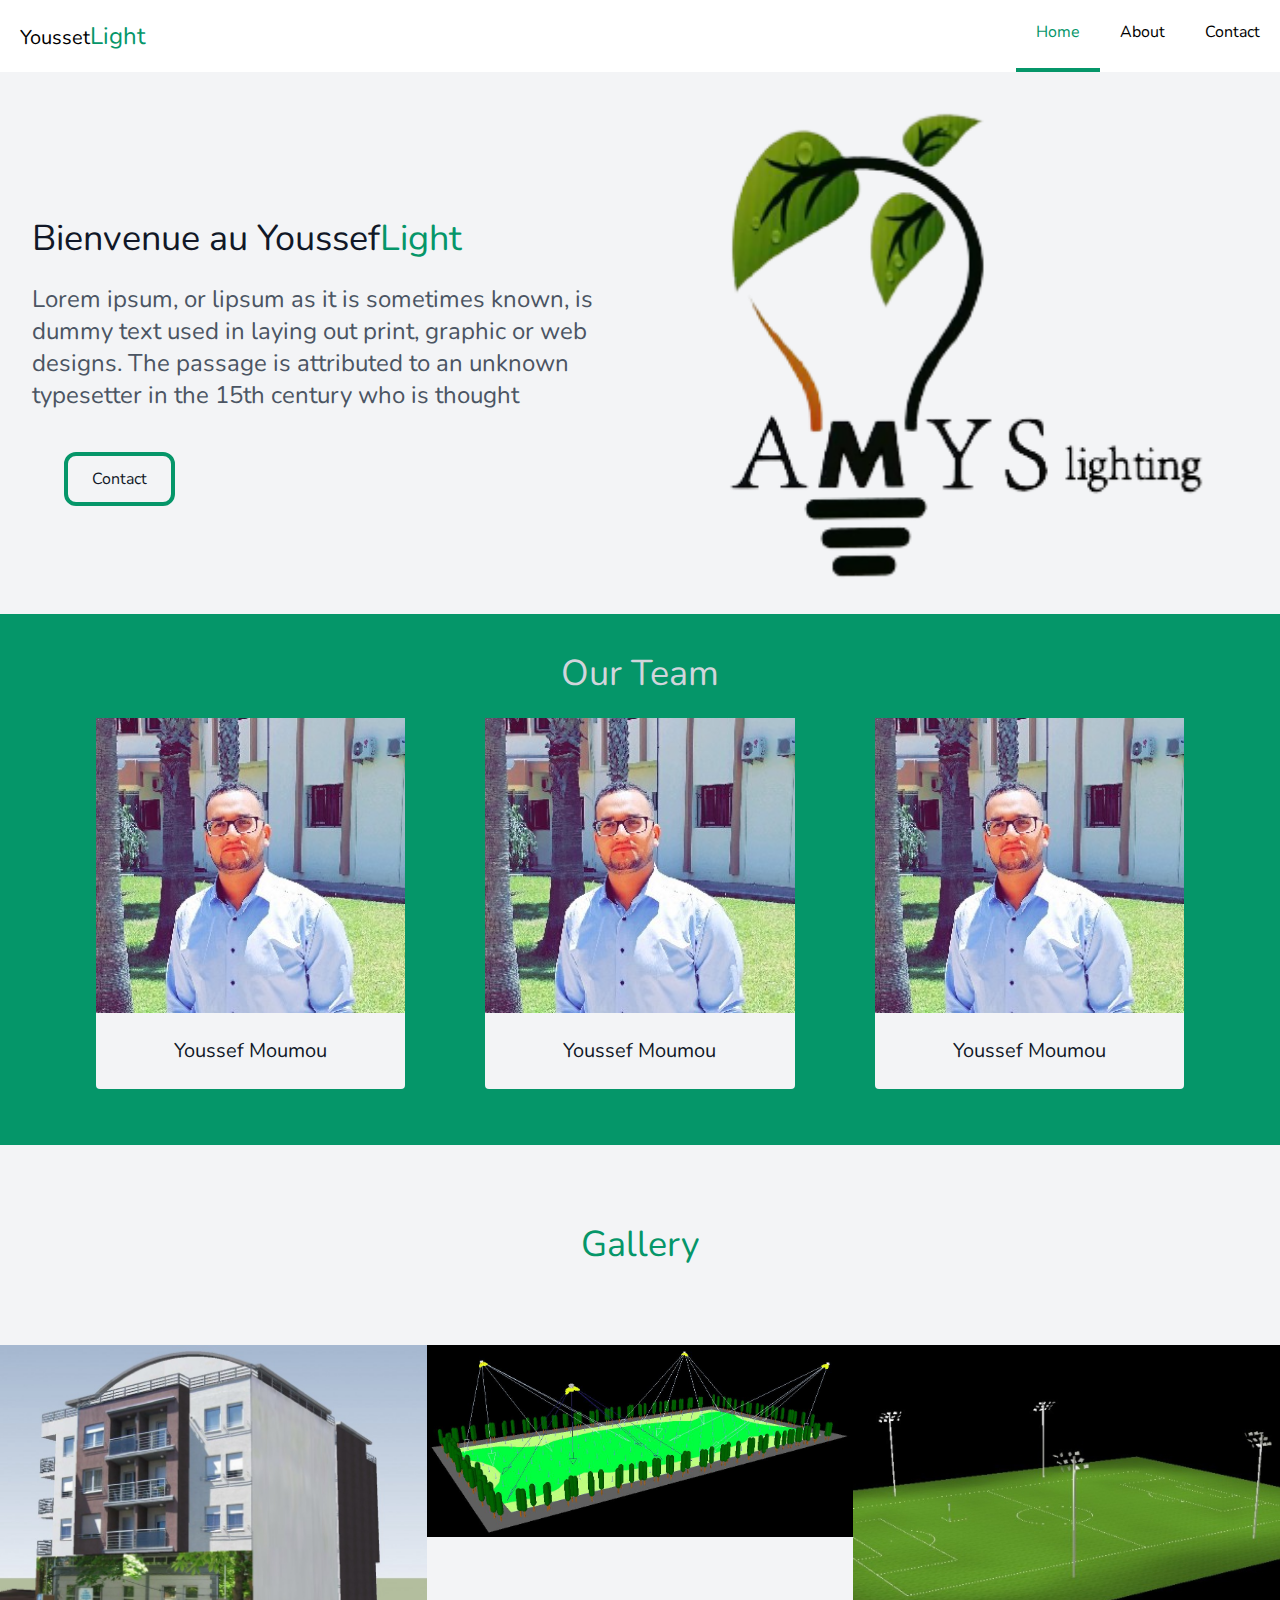
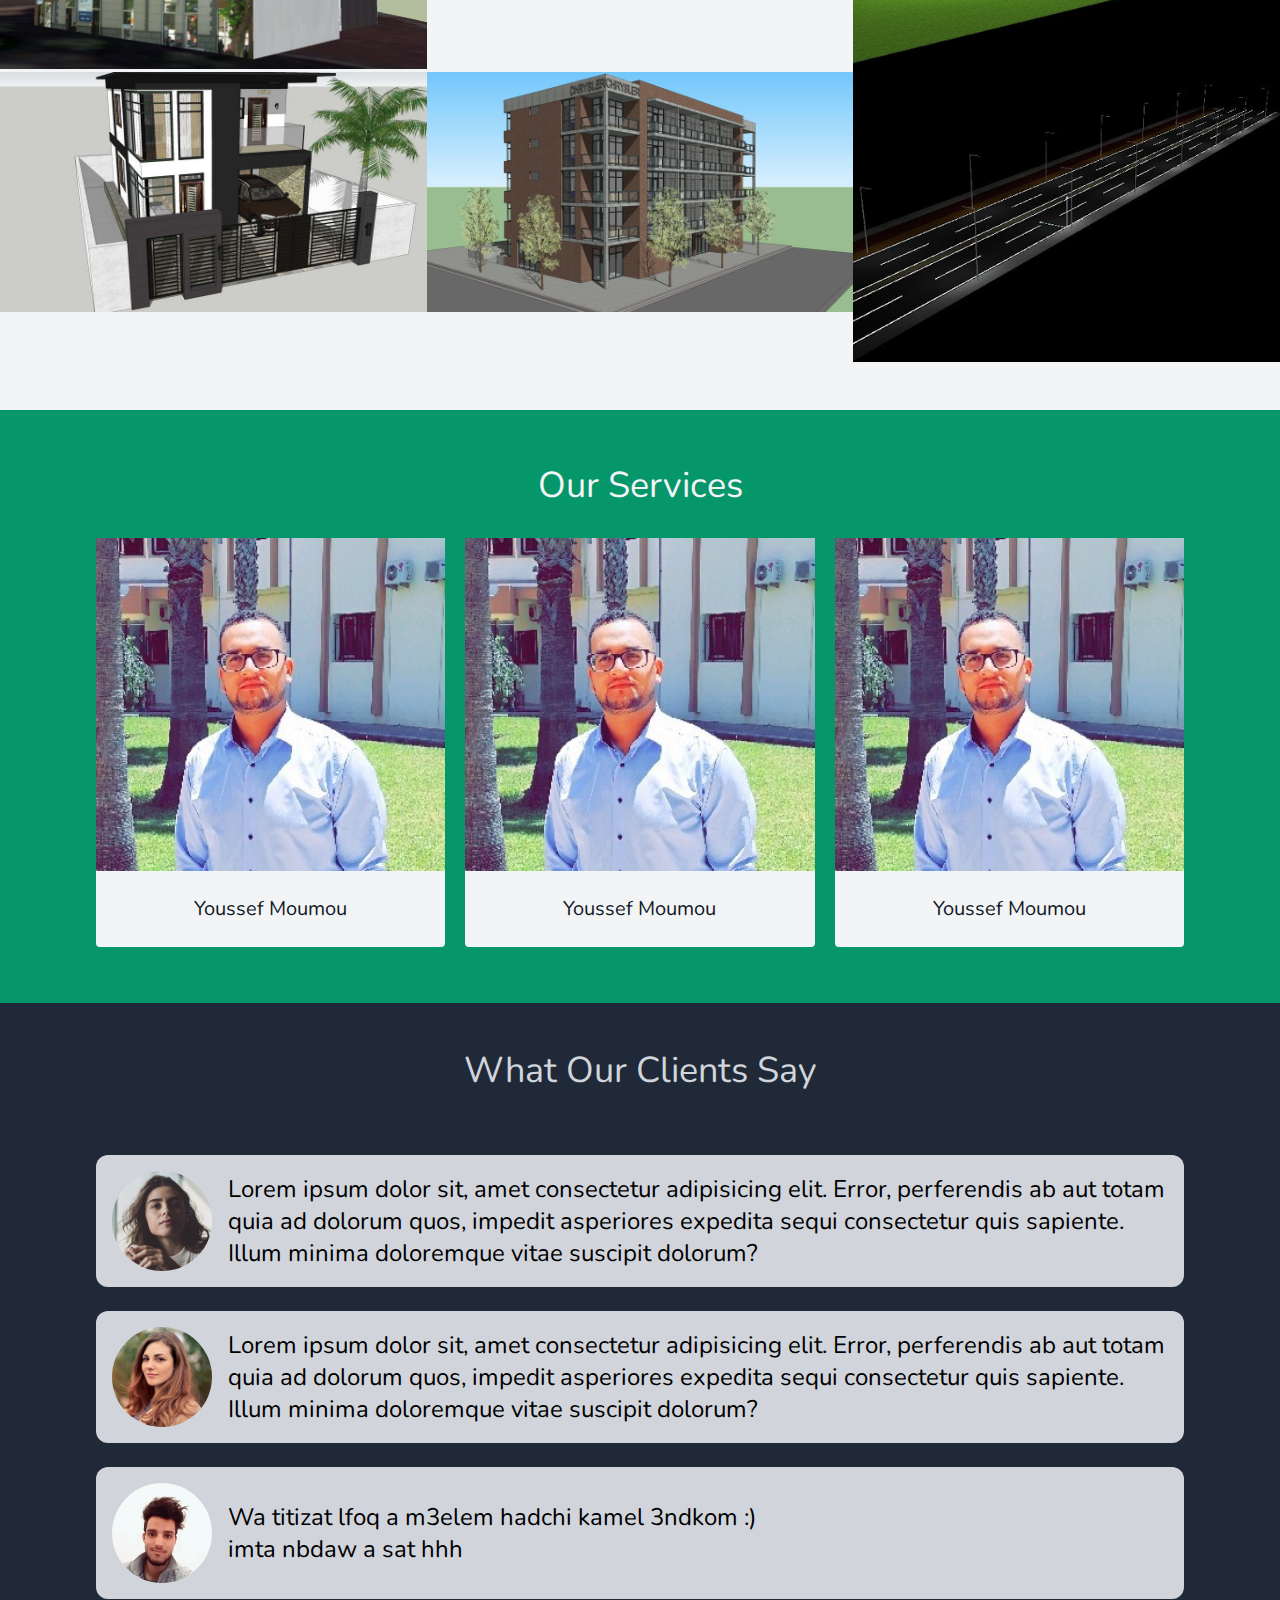
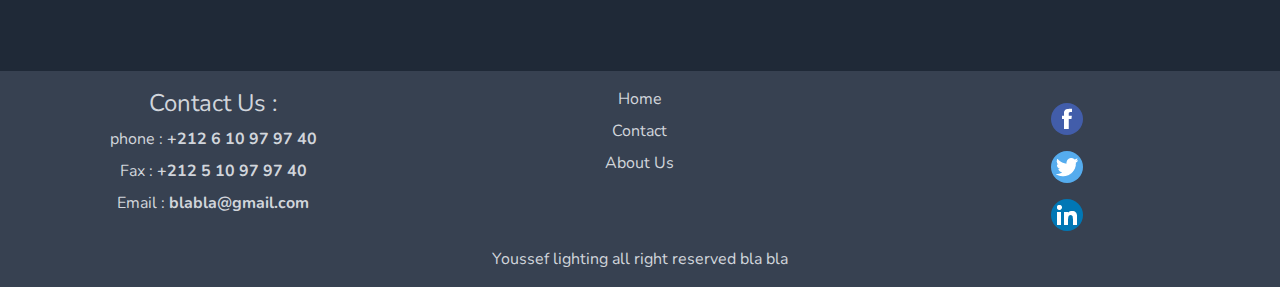
==== index.html @ a93eea26 "add footer" ====
<!DOCTYPE html>
<html lang="en">
  <head>
    <meta charset="UTF-8" />
    <meta name="viewport" content="width=device-width, initial-scale=1.0" />
    <link rel="preconnect" href="https://fonts.gstatic.com" />
    <link rel="preconnect" href="https://fonts.gstatic.com" />
    <link
      href="https://fonts.googleapis.com/css2?family=Nunito:ital,wght@0,200;0,300;0,400;0,600;0,700;0,800;0,900;1,200;1,300;1,400;1,600;1,700;1,800;1,900&display=swap"
      rel="stylesheet"
    />
    <link rel="stylesheet" href="tailwind.css" />
    <link rel="stylesheet" href="style.css" />
    <title>Youssef Light</title>
  </head>
  <body class="bg-gray-100">
    <!-- Navbar -->
    <nav class="bg-white md:flex justify-between items-center">
      <div class="container mx-auto md:flex justify-between">
        <div class="flex justify-between items-center px-5 py-5">
          <h1 class="logo text-xl">
            Yousset<span class="text-2xl text-green-600">Light</span>
          </h1>
          <div class="md:hidden cursor-pointer">
            <svg
              id="hamburger"
              id="menuBtn"
              class="w-6 md:hidden"
              fill="none"
              stroke="currentColor"
              viewBox="0 0 24 24"
              xmlns="http://www.w3.org/2000/svg"
            >
              <path
                stroke-linecap="round"
                stroke-linejoin="round"
                stroke-width="2"
                d="M4 6h16M4 12h16M4 18h16"
              ></path>
            </svg>
            <svg
              id="x"
              class="w-6 hidden"
              fill="none"
              stroke="currentColor"
              viewBox="0 0 24 24"
              xmlns="http://www.w3.org/2000/svg"
            >
              <path
                stroke-linecap="round"
                stroke-linejoin="round"
                stroke-width="2"
                d="M6 18L18 6M6 6l12 12"
              ></path>
            </svg>
          </div>
        </div>

        <ul
          class="md:flex text-md inline-block hidden justify-between"
          id="menu"
        >
          <li
            class="inline-block text-green-600 md:border-b-4 md:border-green-600 px-5 py-5"
          >
            <a href="/">Home</a>
          </li>
          <li
            class="px-5 py-5 hover:text-6xl hover:border-b-4 border-green-600"
          >
            <a href="/about.html">About</a>
          </li>
          <li class="px-5 py-5 md:hover:border-blue-700">
            <a href="/contact.html">Contact</a>
          </li>
        </ul>
      </div>
    </nav>

    <!-- Hero  -->
    <div class="container mx-auto md:flex items-center justify-between px-8">
      <div class="info flex-1 py-4">
        <h1 class="my-6 text-4xl text-gray-900">
          Bienvenue au Youssef<span class="text-green-600">Light</span>
        </h1>
        <p class="mb-14 text-2xl text-gray-600">
          Lorem ipsum, or lipsum as it is sometimes known, is dummy text used in
          laying out print, graphic or web designs. The passage is attributed to
          an unknown typesetter in the 15th century who is thought
        </p>
        <a
          class="ml-8 p-3 px-6 rounded-xl text-gray-900 btn border-green-600 border-4 transition duration-400 ease-in hover:text-white hover:bg-green-600"
          href="/contact.html"
        >
          Contact
        </a>
      </div>
      <div class="img flex-1">
        <img src="images/show.png" width="100%" alt="lightimage" srcset="" />
      </div>
    </div>

    <!-- About us  -->
    <main class="bg-green-600 text-white py-6">
      <div class="container mx-auto">
        <h1 class="text-gray-300 text-4xl text-center my-4">Our Team</h1>
      </div>

      <div
        class="container mx-auto grid lg:grid-cols-3 gap-20 px-4 md:px-24 mt-6 mb-8"
      >
        <div class="card rounded bg-gray-100 hover:shadow-2xl">
          <div class="bg-cover cardImage">
            <img
              width="100%"
              src="images/YOUSSEF MOUMMOU.png"
              alt="youssef moumou"
            />
          </div>
          <div class="cardInfo text-center py-6">
            <h1 class="text-gray-900 text-xl">Youssef Moumou</h1>
          </div>
        </div>
        <div class="card rounded bg-gray-100 hover:shadow-2xl">
          <div class="bg-cover cardImage">
            <img
              width="100%"
              src="images/YOUSSEF MOUMMOU.png"
              alt="youssef moumou"
            />
          </div>
          <div class="cardInfo text-center py-6">
            <h1 class="text-gray-900 text-xl">Youssef Moumou</h1>
          </div>
        </div>
        <div class="card rounded bg-gray-100 hover:shadow-2xl">
          <div class="bg-cover cardImage">
            <img
              width="100%"
              src="images/YOUSSEF MOUMMOU.png"
              alt="youssef moumou"
            />
          </div>
          <div class="cardInfo text-center py-6">
            <h1 class="text-gray-900 text-xl">Youssef Moumou</h1>
          </div>
        </div>
      </div>
    </main>
    <!-- Gallery -->
    <section class="container mx-auto mb-12">
      <h1 class="text-4xl text-center px-2 md: text-green-600 my-20">
        Gallery
      </h1>
      <div class="grid lg:grid-cols-3 gap-4 md:gap-0">
        <div class="">
          <img src="images/1.jpeg" alt="" width="100%" srcset="" />
        </div>
        <div class="">
          <img src="images/2.jpg" alt="" width="100%" srcset="" />
        </div>
        <div class="">
          <img src="images/3.jpg" alt="" width="100%" srcset="" />
        </div>
        <div class="">
          <img src="images/4.jpg" alt="" width="100%" srcset="" />
        </div>
        <div class="">
          <img src="images/5.jpg" alt="" width="100%" srcset="" />
        </div>
        <div class="">
          <img src="images/6.jpg" alt="" width="100%" srcset="" />
        </div>
      </div>
    </section>

    <!-- Notre Service -->

    <main class="bg-green-600 text-white py-6 mt-5">
      <div class="container mx-auto">
        <h1 class="text-gray-100 text-4xl text-center my-8">Our Services</h1>
      </div>

      <div
        class="container mx-auto grid lg:grid-cols-3 gap-5 px-4 md:px-24 mt-6 mb-8"
      >
        <div class="card rounded bg-gray-100 hover:shadow-2xl">
          <div class="bg-cover cardImage">
            <img
              width="100%"
              src="images/YOUSSEF MOUMMOU.png"
              alt="youssef moumou"
            />
          </div>
          <div class="cardInfo text-center py-6">
            <h1 class="text-gray-900 text-xl">Youssef Moumou</h1>
          </div>
        </div>
        <div class="card rounded bg-gray-100 hover:shadow-2xl">
          <div class="bg-cover cardImage">
            <img
              width="100%"
              src="images/YOUSSEF MOUMMOU.png"
              alt="youssef moumou"
            />
          </div>
          <div class="cardInfo text-center py-6">
            <h1 class="text-gray-900 text-xl">Youssef Moumou</h1>
          </div>
        </div>
        <div class="card rounded bg-gray-100 hover:shadow-2xl">
          <div class="bg-cover cardImage">
            <img
              width="100%"
              src="images/YOUSSEF MOUMMOU.png"
              alt="youssef moumou"
            />
          </div>
          <div class="cardInfo text-center py-6">
            <h1 class="text-gray-900 text-xl">Youssef Moumou</h1>
          </div>
        </div>
      </div>
    </main>

    <!-- testimonials -->

    <main class="py-12 bg-gray-800">
      <div class="container mx-auto">
        <h1 class="text-4xl text-center text-gray-300 mb-16">
          What Our Clients Say
        </h1>
        <div class="sm:px-2 md:px-24">
          <div
            style="align-items: center"
            class="bg-gray-300 flex justify-between align-center p-4 rounded-xl my-6"
          >
            <img
              src="images/person-2.jpg"
              style="width: 100px; border-radius: 50%"
              class="rounded-50 flex-10 mr-4"
              height="50px"
              srcset=""
            />
            <p class="text-2xl flex-4">
              Lorem ipsum dolor sit, amet consectetur adipisicing elit. Error,
              perferendis ab aut totam quia ad dolorum quos, impedit asperiores
              expedita sequi consectetur quis sapiente. Illum minima doloremque
              vitae suscipit dolorum?
            </p>
          </div>
          <div
            style="align-items: center"
            class="bg-gray-300 flex justify-between align-center p-4 rounded-xl my-6"
          >
            <img
              src="images/person-1.jpg"
              style="width: 100px; border-radius: 50%"
              class="rounded-50 flex-10 mr-4"
              height="50px"
              srcset=""
            />
            <p class="text-2xl flex-4">
              Lorem ipsum dolor sit, amet consectetur adipisicing elit. Error,
              perferendis ab aut totam quia ad dolorum quos, impedit asperiores
              expedita sequi consectetur quis sapiente. Illum minima doloremque
              vitae suscipit dolorum?
            </p>
          </div>
          <div
            style="align-items: center"
            class="bg-gray-300 flex align-center p-4 rounded-xl my-6"
          >
            <img
              src="images/person-3.jpg"
              style="width: 100px; border-radius: 50%"
              class="rounded-50 flex-10 mr-4"
              height="50px"
              srcset=""
            />
            <p class="text-2xl flex-4">
              Wa titizat lfoq a m3elem hadchi kamel 3ndkom :)<br />imta nbdaw a
              sat hhh
            </p>
          </div>
        </div>
      </div>
    </main>

    <!-- Footer -->
    <footer class="bg-gray-700 py-4 text-gray-300">
      <div class="grid grid-cols-3">
        <div class="px-4 text-center">
          <h1 class="mb-2 text-2xl">Contact Us :</h1>
          <ul>
            <li class="mb-2">
              phone : <span class="font-bold">+212 6 10 97 97 40</span>
            </li>
            <li class="mb-2">
              Fax : <span class="font-bold">+212 5 10 97 97 40</span>
            </li>
            <li class="mb-2">
              Email : <span class="font-bold">blabla@gmail.com</span>
            </li>
          </ul>
        </div>
        <div class="px-4 text-center">
          <ul>
            <li class="mb-2"><a href="/index.html">Home</a></li>
            <li class="mb-2"><a href="/contact.html">Contact</a></li>
            <li class="mb-2"><a href="/about.html">About Us</a></li>
          </ul>
        </div>
        <div class="px-4">
          <ul class="mx-auto">
            <li class="mb-2 text-center mx-auto">
              <a href="/index.html"
                ><img
                  style="margin: 1rem auto; border-radius: 50%"
                  src="images/social-fb.png"
                  alt="facebook logo"
                  srcset=""
              /></a>
            </li>
            <li class="mb-2">
              <a href="/contact.html"
                ><img
                  style="margin: 1rem auto; border-radius: 50%"
                  src="images/social-twitter.png"
                  alt="social twitter logo"
                  srcset=""
              /></a>
            </li>
            <li class="mb-2">
              <a href="/about.html"
                ><img
                  style="margin: 1rem auto; border-radius: 50%"
                  src="images/social-linkedin.png"
                  alt="linked in logo"
                  srcset=""
              /></a>
            </li>
          </ul>
        </div>
      </div>
      <div class="text-center">
        <p>Youssef lighting all right reserved bla bla</p>
      </div>
    </footer>
  </body>
  <script src="index.js"></script>
</html>
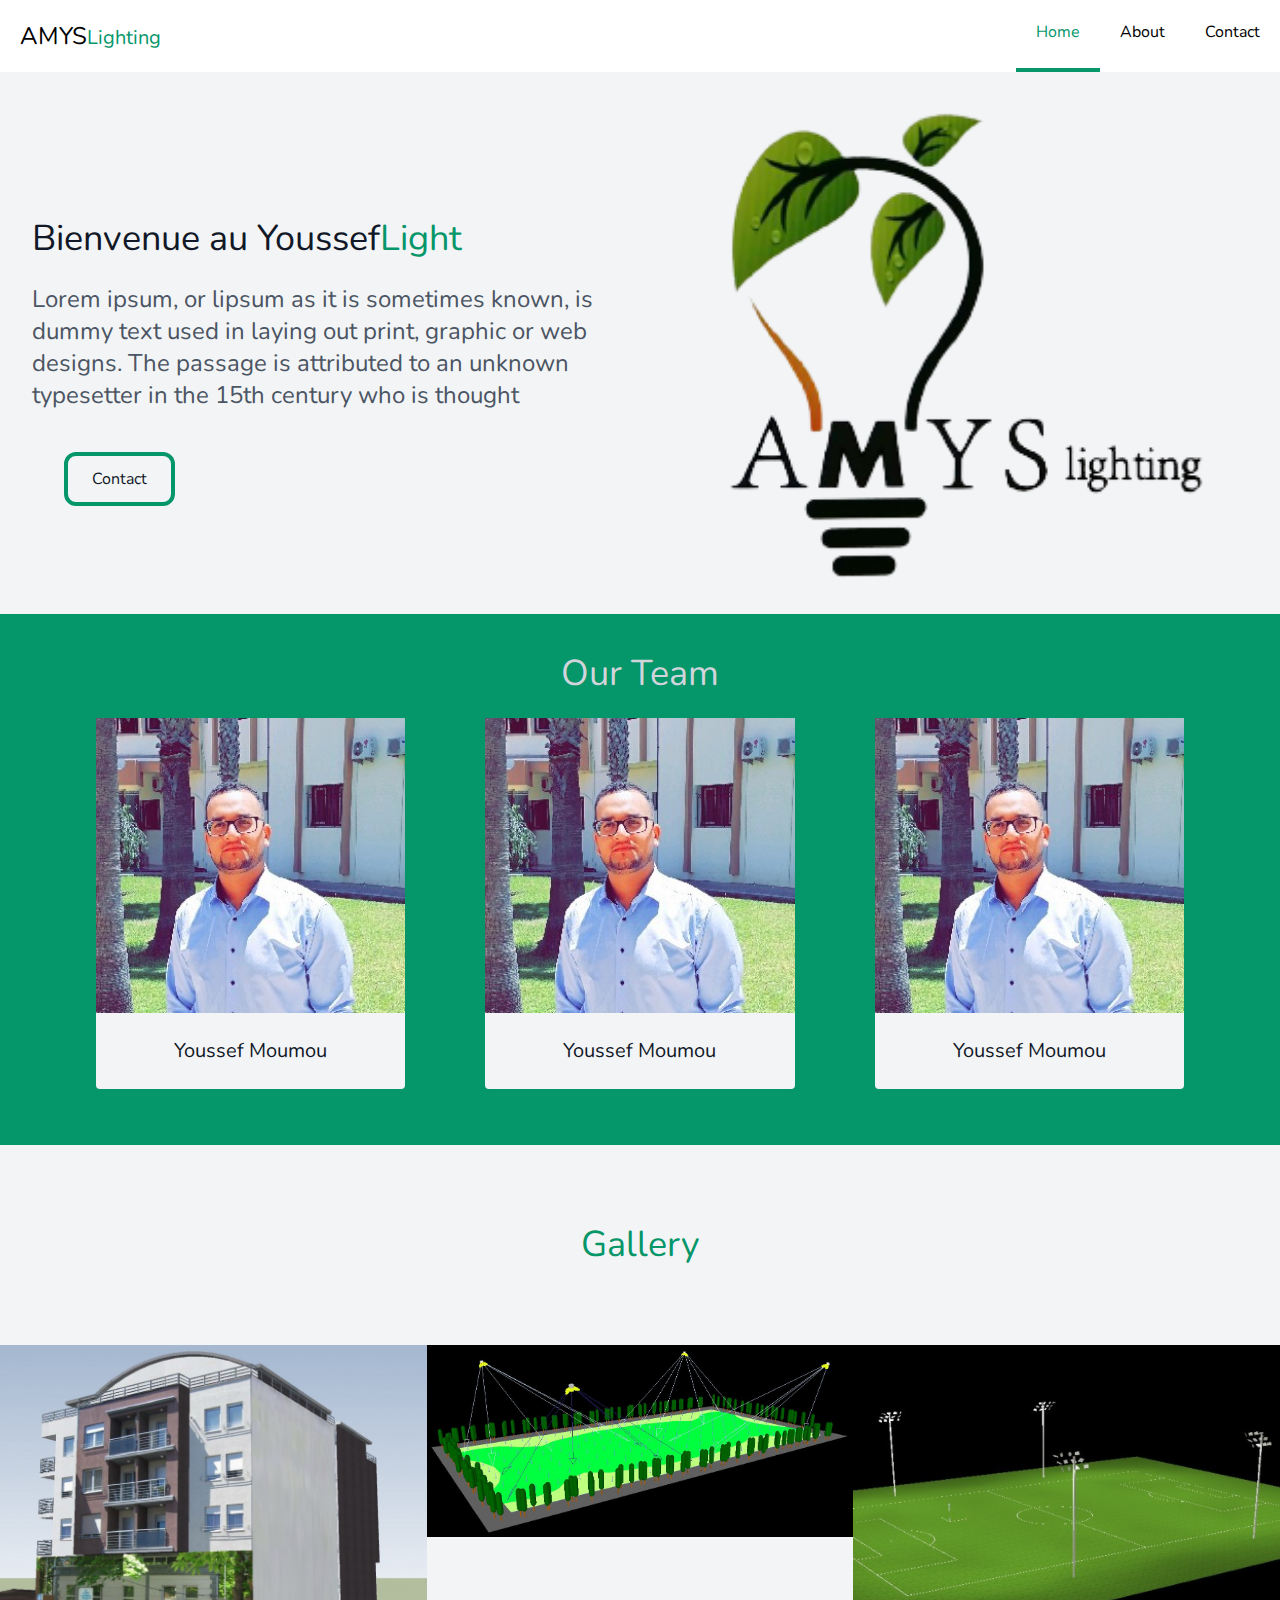
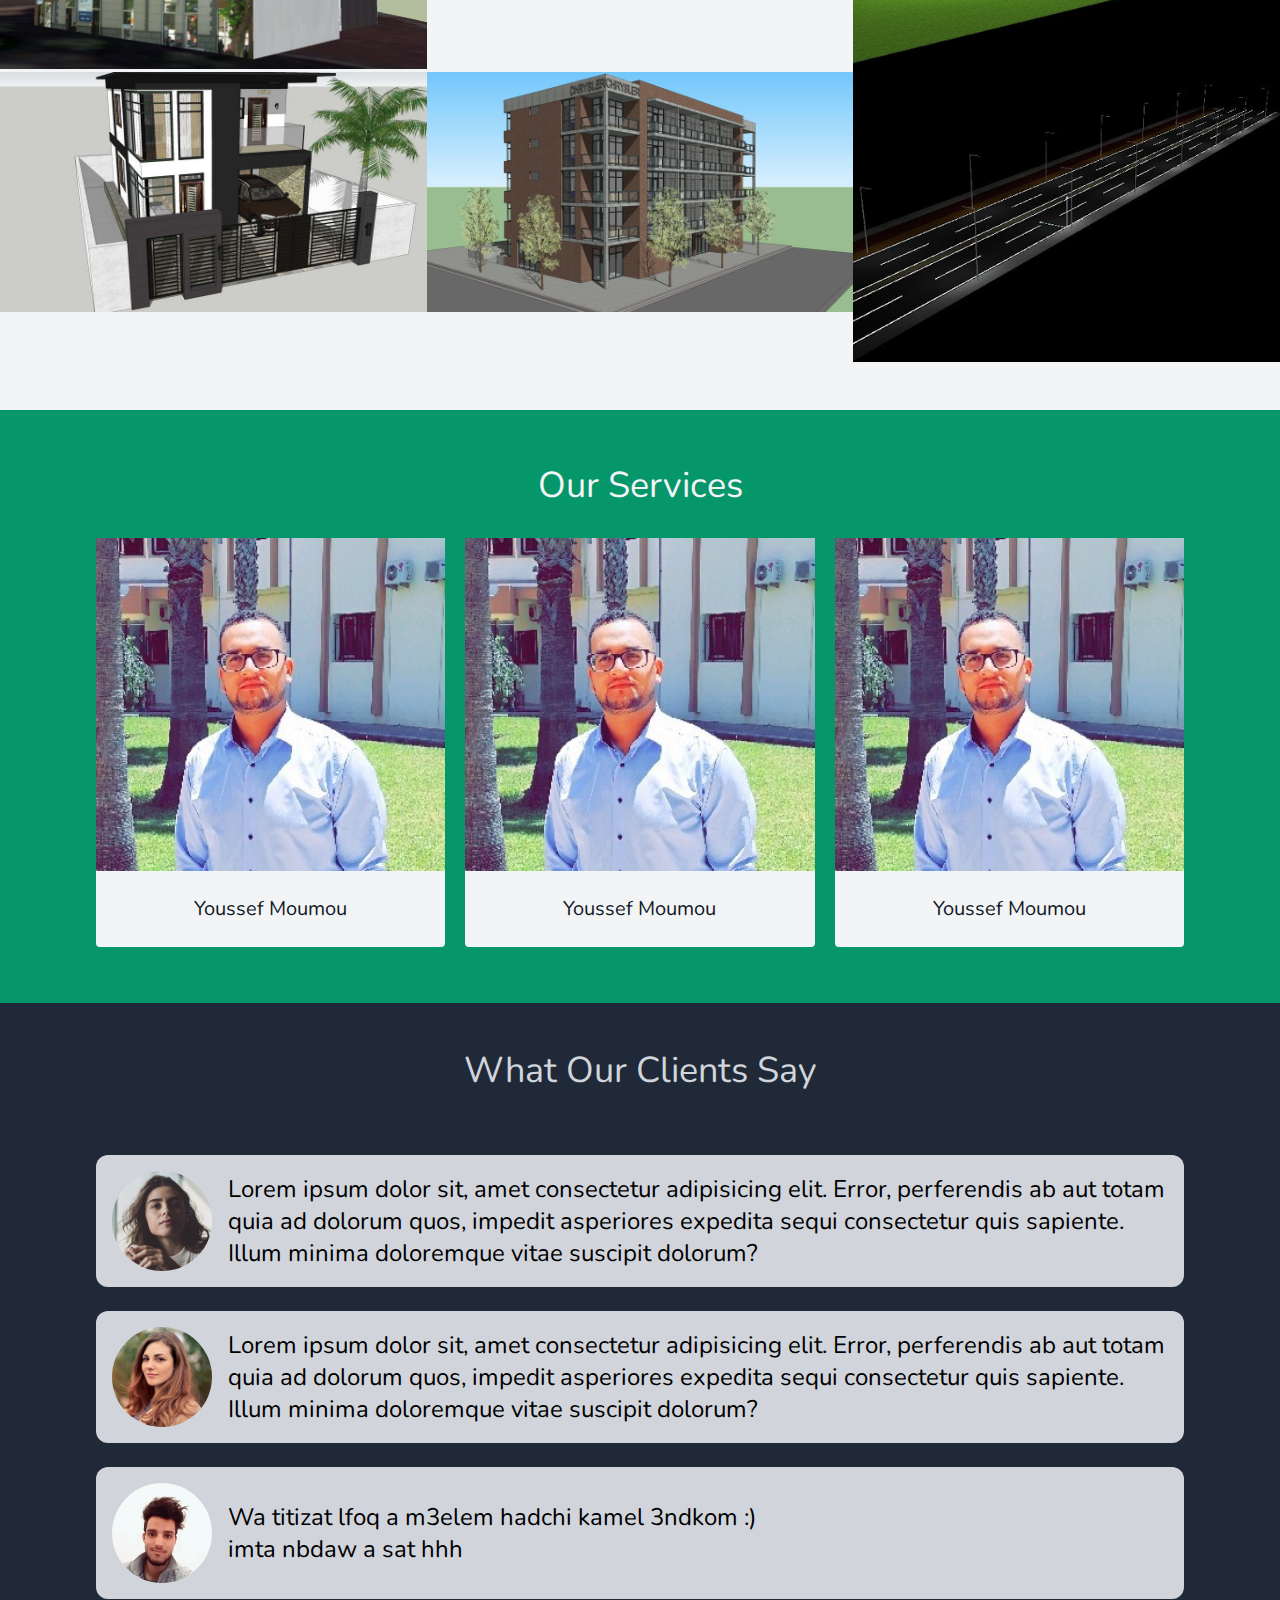
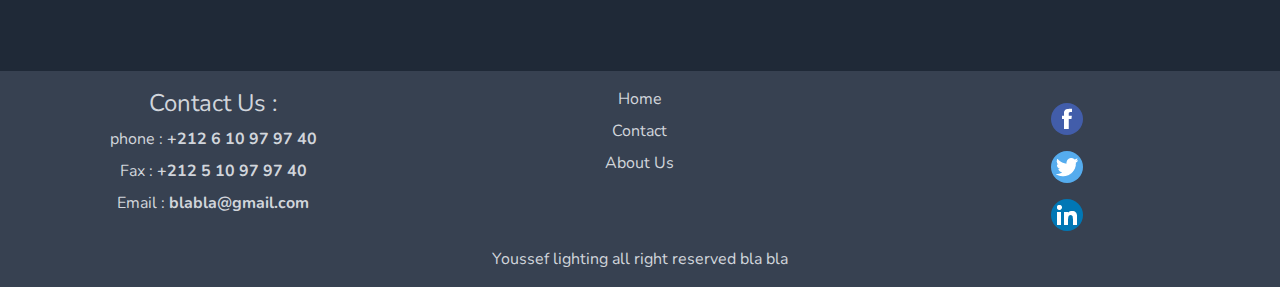
==== commit 42e1d1d9: "update navbar" ====
--- a/index.html
+++ b/index.html
@@ -18,8 +18,8 @@
     <nav class="bg-white md:flex justify-between items-center">
       <div class="container mx-auto md:flex justify-between">
         <div class="flex justify-between items-center px-5 py-5">
-          <h1 class="logo text-xl">
-            Yousset<span class="text-2xl text-green-600">Light</span>
+          <h1 class="logo text-2xl">
+            AMYS<span class="text-xl text-green-600">Lighting</span>
           </h1>
           <div class="md:hidden cursor-pointer">
             <svg
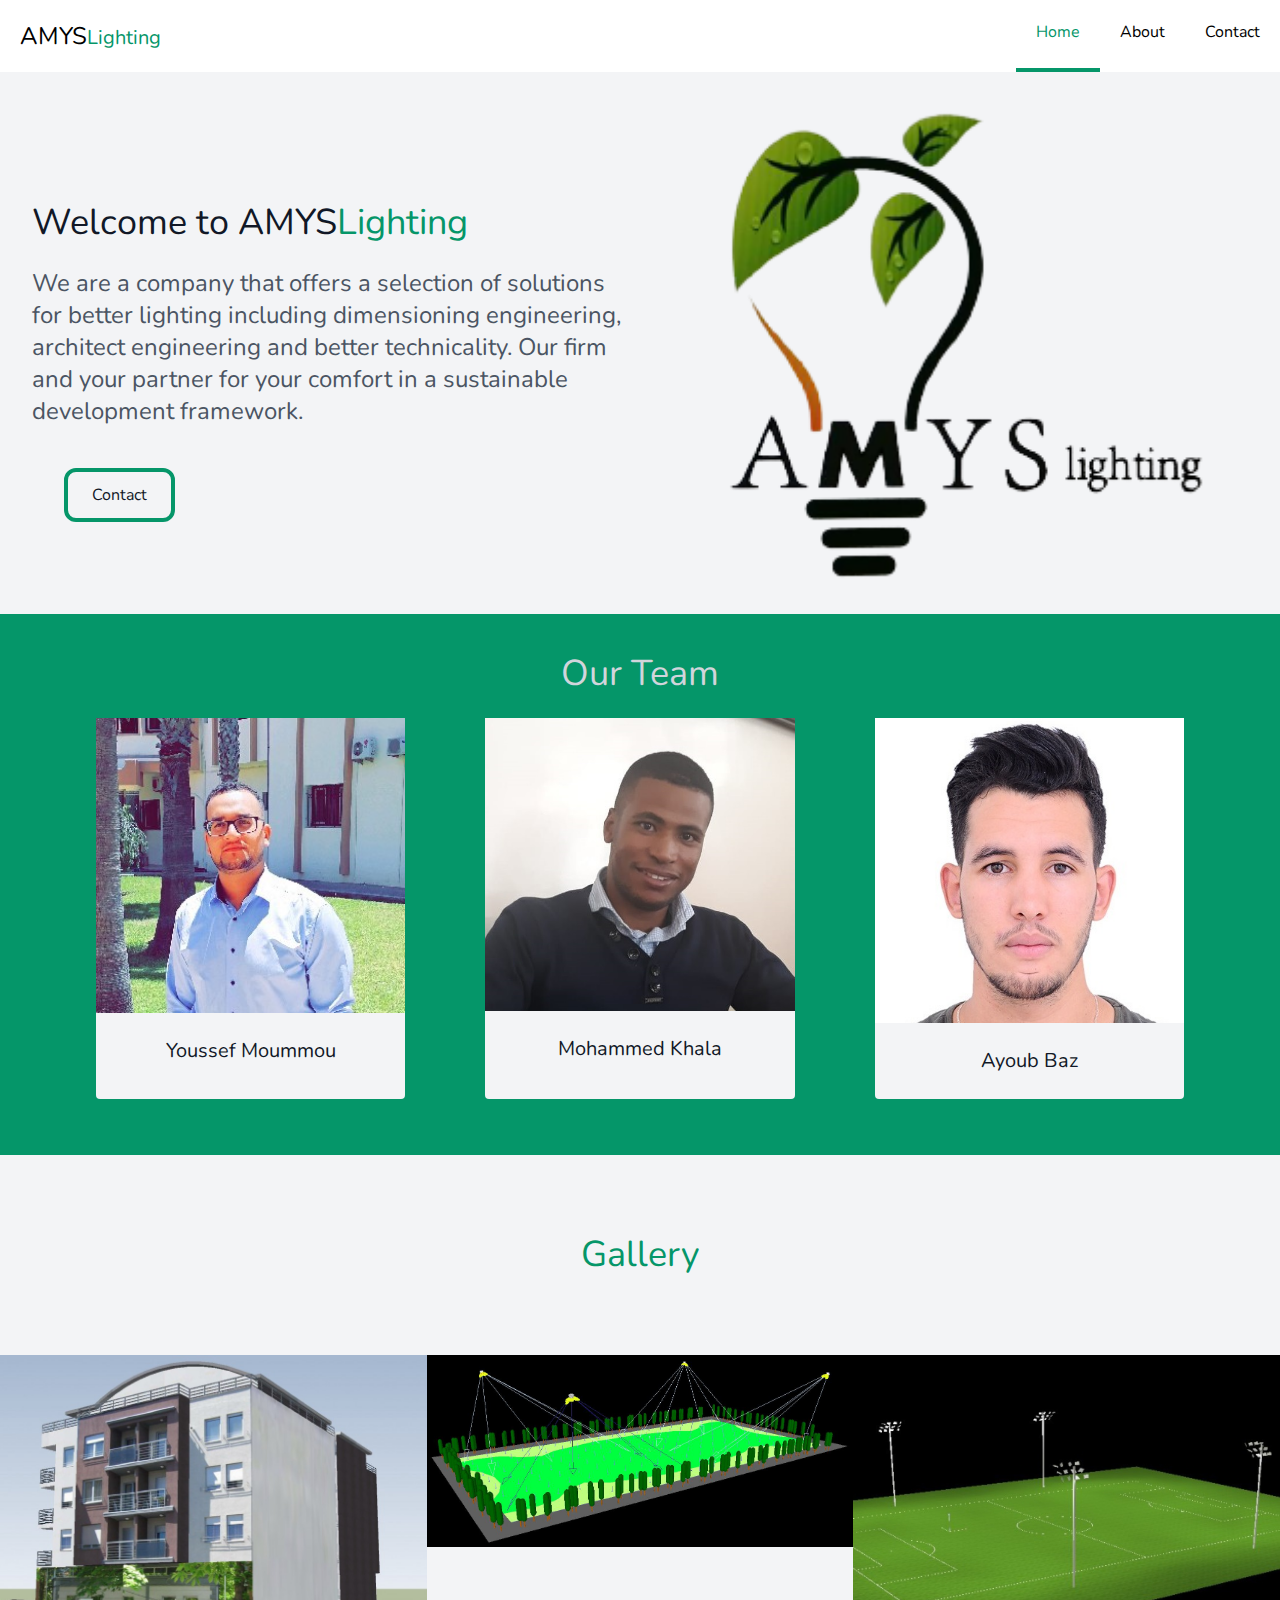
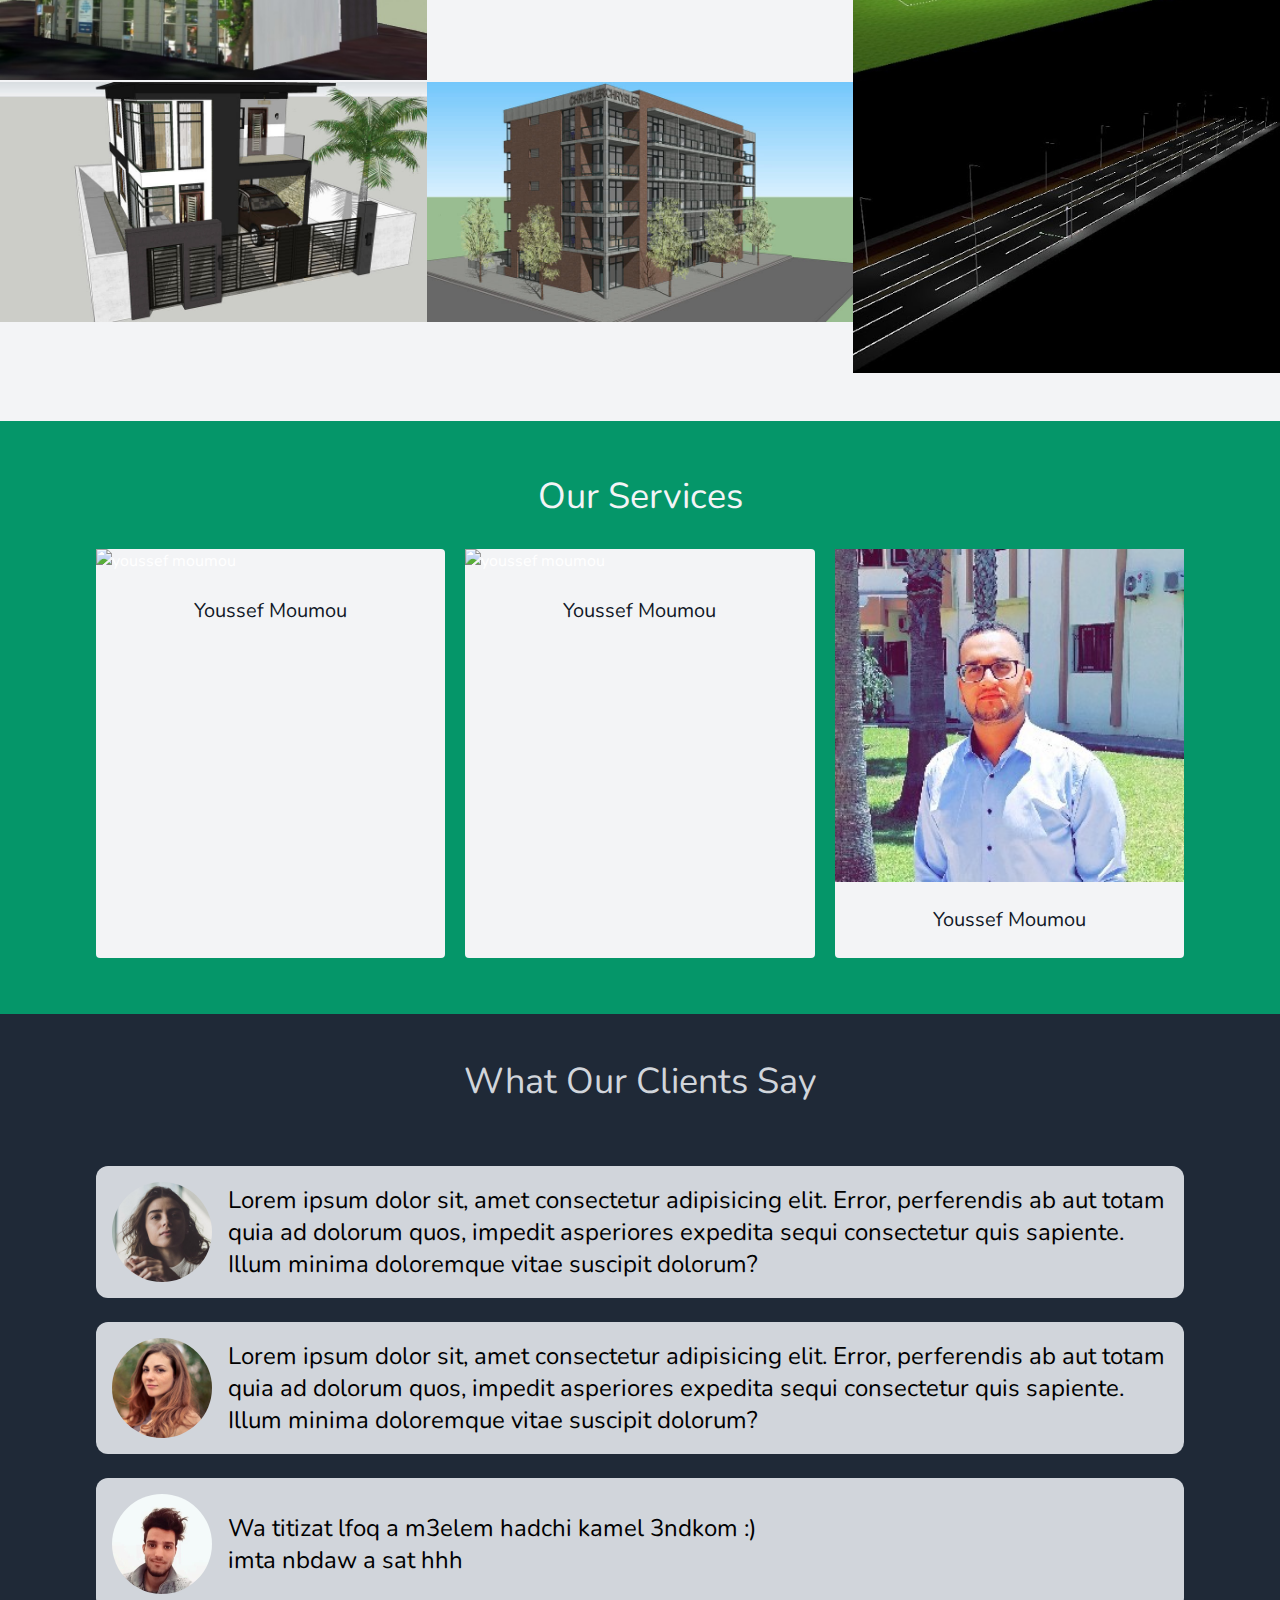
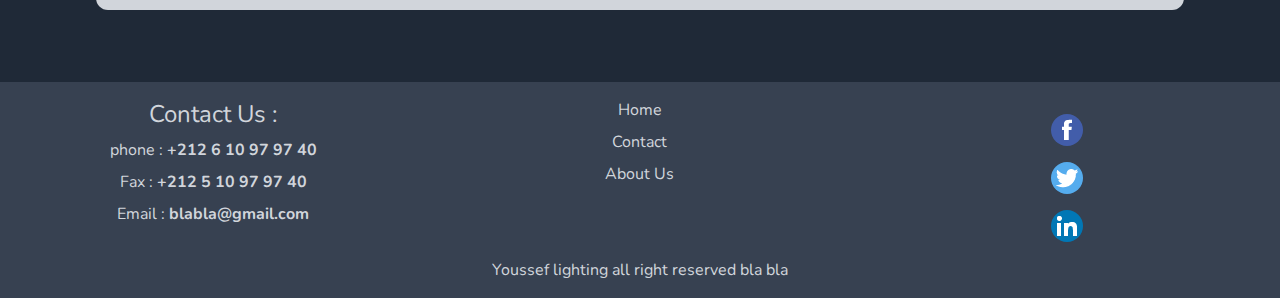
==== commit 597e4127: "update team" ====
--- a/index.html
+++ b/index.html
@@ -81,12 +81,13 @@
     <div class="container mx-auto md:flex items-center justify-between px-8">
       <div class="info flex-1 py-4">
         <h1 class="my-6 text-4xl text-gray-900">
-          Bienvenue au Youssef<span class="text-green-600">Light</span>
+          Welcome to AMYS<span class="text-green-600">Lighting</span>
         </h1>
         <p class="mb-14 text-2xl text-gray-600">
-          Lorem ipsum, or lipsum as it is sometimes known, is dummy text used in
-          laying out print, graphic or web designs. The passage is attributed to
-          an unknown typesetter in the 15th century who is thought
+          We are a company that offers a selection of solutions for better
+          lighting including dimensioning engineering, architect engineering and
+          better technicality. Our firm and your partner for your comfort in a
+          sustainable development framework.
         </p>
         <a
           class="ml-8 p-3 px-6 rounded-xl text-gray-900 btn border-green-600 border-4 transition duration-400 ease-in hover:text-white hover:bg-green-600"
@@ -100,7 +101,7 @@
       </div>
     </div>
 
-    <!-- About us  -->
+    <!-- our Team  -->
     <main class="bg-green-600 text-white py-6">
       <div class="container mx-auto">
         <h1 class="text-gray-300 text-4xl text-center my-4">Our Team</h1>
@@ -114,35 +115,31 @@
             <img
               width="100%"
               src="images/YOUSSEF MOUMMOU.png"
+              alt="youssef moummou"
+            />
+          </div>
+          <div class="cardInfo text-center py-6">
+            <h1 class="text-gray-900 text-xl">Youssef Moummou</h1>
+          </div>
+        </div>
+        <div class="card rounded bg-gray-100 hover:shadow-2xl">
+          <div class="bg-cover cardImage">
+            <img
+              width="100%"
+              src="images/MOHAMED KHALA.jpeg"
               alt="youssef moumou"
             />
           </div>
           <div class="cardInfo text-center py-6">
-            <h1 class="text-gray-900 text-xl">Youssef Moumou</h1>
-          </div>
-        </div>
-        <div class="card rounded bg-gray-100 hover:shadow-2xl">
-          <div class="bg-cover cardImage">
-            <img
-              width="100%"
-              src="images/YOUSSEF MOUMMOU.png"
-              alt="youssef moumou"
-            />
-          </div>
-          <div class="cardInfo text-center py-6">
-            <h1 class="text-gray-900 text-xl">Youssef Moumou</h1>
-          </div>
-        </div>
-        <div class="card rounded bg-gray-100 hover:shadow-2xl">
-          <div class="bg-cover cardImage">
-            <img
-              width="100%"
-              src="images/YOUSSEF MOUMMOU.png"
-              alt="youssef moumou"
-            />
-          </div>
-          <div class="cardInfo text-center py-6">
-            <h1 class="text-gray-900 text-xl">Youssef Moumou</h1>
+            <h1 class="text-gray-900 text-xl">Mohammed Khala</h1>
+          </div>
+        </div>
+        <div class="card rounded bg-gray-100 hover:shadow-2xl">
+          <div class="bg-cover cardImage">
+            <img width="100%" src="images/bazAyoub.jpeg" alt="youssef moumou" />
+          </div>
+          <div class="cardInfo text-center py-6">
+            <h1 class="text-gray-900 text-xl">Ayoub Baz</h1>
           </div>
         </div>
       </div>
@@ -186,11 +183,7 @@
       >
         <div class="card rounded bg-gray-100 hover:shadow-2xl">
           <div class="bg-cover cardImage">
-            <img
-              width="100%"
-              src="images/YOUSSEF MOUMMOU.png"
-              alt="youssef moumou"
-            />
+            <img width="100%" src="images/service1.jpeg" alt="youssef moumou" />
           </div>
           <div class="cardInfo text-center py-6">
             <h1 class="text-gray-900 text-xl">Youssef Moumou</h1>
@@ -198,11 +191,7 @@
         </div>
         <div class="card rounded bg-gray-100 hover:shadow-2xl">
           <div class="bg-cover cardImage">
-            <img
-              width="100%"
-              src="images/YOUSSEF MOUMMOU.png"
-              alt="youssef moumou"
-            />
+            <img width="100%" src="images/service2.jpeg" alt="youssef moumou" />
           </div>
           <div class="cardInfo text-center py-6">
             <h1 class="text-gray-900 text-xl">Youssef Moumou</h1>
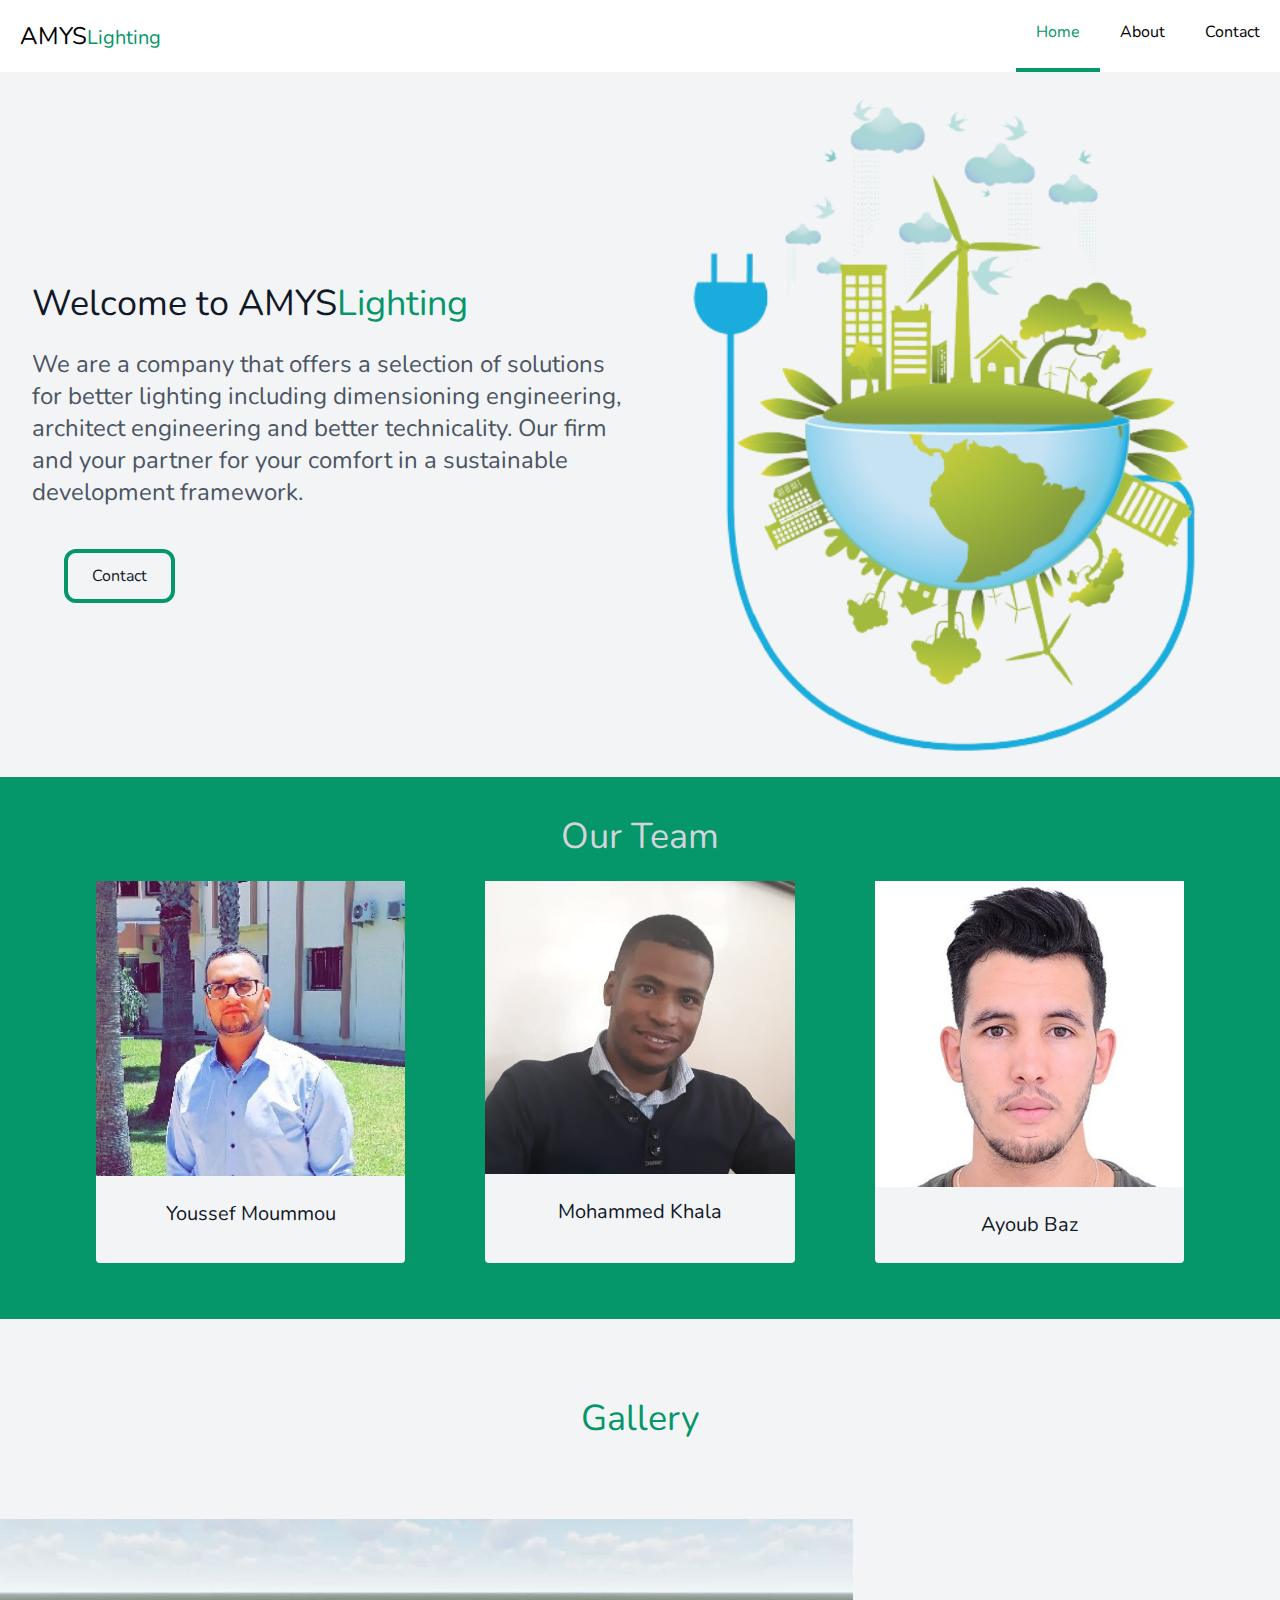
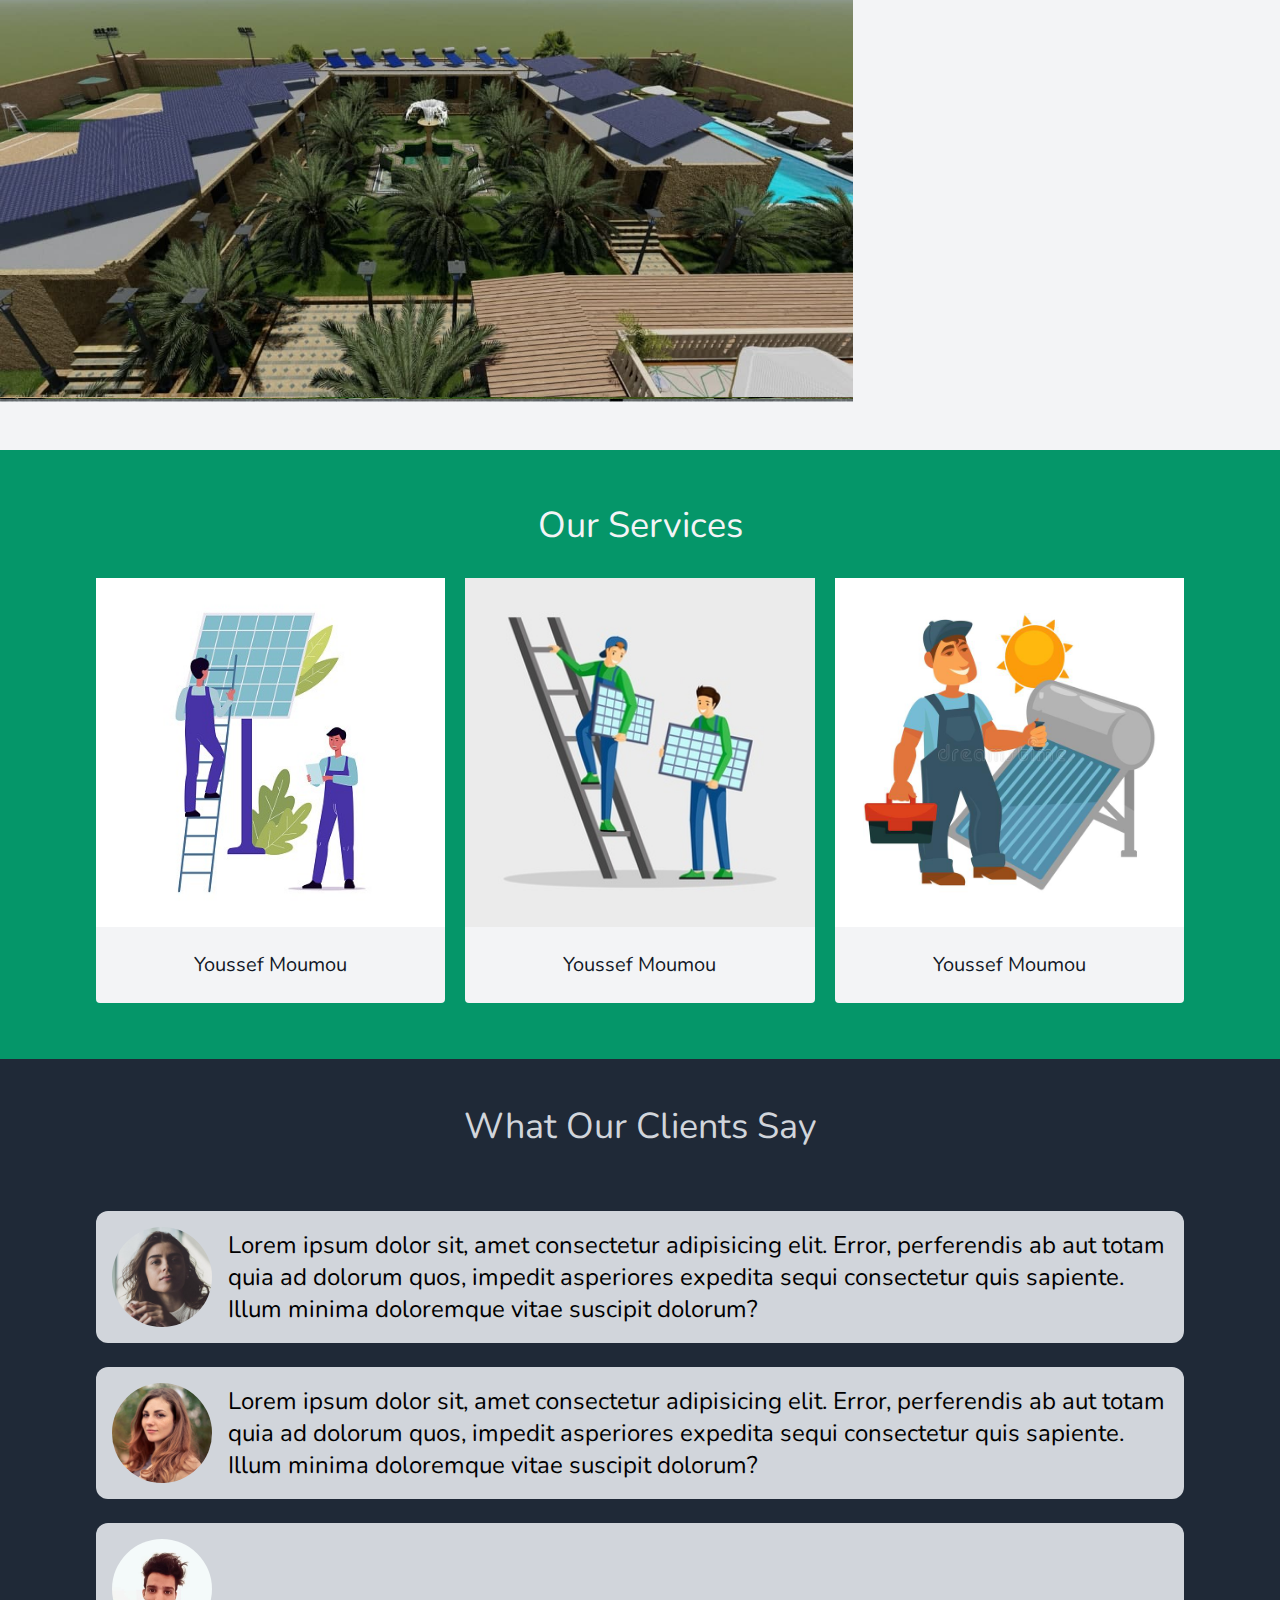
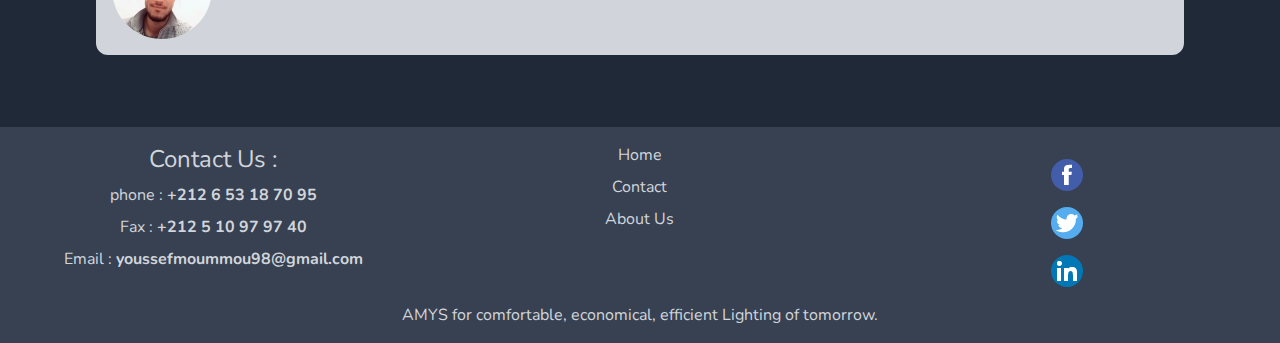
==== commit 4305f507: "update services" ====
--- a/index.html
+++ b/index.html
@@ -12,6 +12,12 @@
     <link rel="stylesheet" href="tailwind.css" />
     <link rel="stylesheet" href="style.css" />
     <title>Youssef Light</title>
+    <style>
+      .gallery > div {
+        grid-row: 1/3;
+        grid-column: 1/3;
+      }
+    </style>
   </head>
   <body class="bg-gray-100">
     <!-- Navbar -->
@@ -97,7 +103,7 @@
         </a>
       </div>
       <div class="img flex-1">
-        <img src="images/show.png" width="100%" alt="lightimage" srcset="" />
+        <img src="images/show3.png" width="100%" alt="lightimage" srcset="" />
       </div>
     </div>
 
@@ -149,24 +155,36 @@
       <h1 class="text-4xl text-center px-2 md: text-green-600 my-20">
         Gallery
       </h1>
-      <div class="grid lg:grid-cols-3 gap-4 md:gap-0">
-        <div class="">
-          <img src="images/1.jpeg" alt="" width="100%" srcset="" />
-        </div>
-        <div class="">
-          <img src="images/2.jpg" alt="" width="100%" srcset="" />
-        </div>
-        <div class="">
-          <img src="images/3.jpg" alt="" width="100%" srcset="" />
-        </div>
-        <div class="">
-          <img src="images/4.jpg" alt="" width="100%" srcset="" />
-        </div>
-        <div class="">
-          <img src="images/5.jpg" alt="" width="100%" srcset="" />
-        </div>
-        <div class="">
-          <img src="images/6.jpg" alt="" width="100%" srcset="" />
+      <div class="grid lg:grid-cols-3 gap-4 md:gap-0 gallery">
+        <div style="grid-column: 1/3; grid-row: 1/3">
+          <img
+            src="images/gal1.jpg"
+            alt=""
+            width="100%"
+            height="100%"
+            srcset=""
+          />
+        </div>
+        <div style="">
+          <img src="images/gal2.jpg" alt="" width="100%" srcset="" />
+        </div>
+        <div style="">
+          <img src="images/gal3.jpg" alt="" />
+        </div>
+        <div style="">
+          <img src="images/gal4.jpg" alt="" />
+        </div>
+        <div style="">
+          <img src="images/gal5.jpg" alt="" />
+        </div>
+        <div style="">
+          <img src="images/gal6.jpg" alt="" />
+        </div>
+        <div style="">
+          <img src="images/gal7.jpg" alt="" />
+        </div>
+        <div style="">
+          <img src="images/gal8.jpg" alt="" />
         </div>
       </div>
     </section>
@@ -199,11 +217,7 @@
         </div>
         <div class="card rounded bg-gray-100 hover:shadow-2xl">
           <div class="bg-cover cardImage">
-            <img
-              width="100%"
-              src="images/YOUSSEF MOUMMOU.png"
-              alt="youssef moumou"
-            />
+            <img width="100%" src="images/service3.jpeg" alt="youssef moumou" />
           </div>
           <div class="cardInfo text-center py-6">
             <h1 class="text-gray-900 text-xl">Youssef Moumou</h1>
@@ -267,10 +281,7 @@
               height="50px"
               srcset=""
             />
-            <p class="text-2xl flex-4">
-              Wa titizat lfoq a m3elem hadchi kamel 3ndkom :)<br />imta nbdaw a
-              sat hhh
-            </p>
+            <p class="text-2xl flex-4"></p>
           </div>
         </div>
       </div>
@@ -283,13 +294,13 @@
           <h1 class="mb-2 text-2xl">Contact Us :</h1>
           <ul>
             <li class="mb-2">
-              phone : <span class="font-bold">+212 6 10 97 97 40</span>
+              phone : <span class="font-bold">+212 6 53 18 70 95</span>
             </li>
             <li class="mb-2">
               Fax : <span class="font-bold">+212 5 10 97 97 40</span>
             </li>
             <li class="mb-2">
-              Email : <span class="font-bold">blabla@gmail.com</span>
+              Email : <span class="font-bold">youssefmoummou98@gmail.com</span>
             </li>
           </ul>
         </div>
@@ -303,7 +314,9 @@
         <div class="px-4">
           <ul class="mx-auto">
             <li class="mb-2 text-center mx-auto">
-              <a href="/index.html"
+              <a
+                href="https://www.facebook.com/Youssef.MoummoU98"
+                target="_blank"
                 ><img
                   style="margin: 1rem auto; border-radius: 50%"
                   src="images/social-fb.png"
@@ -312,7 +325,9 @@
               /></a>
             </li>
             <li class="mb-2">
-              <a href="/contact.html"
+              <a
+                href="https://www.linkedin.com/in/youssef-moummou-72b1a21aa/"
+                target="_blank"
                 ><img
                   style="margin: 1rem auto; border-radius: 50%"
                   src="images/social-twitter.png"
@@ -321,7 +336,9 @@
               /></a>
             </li>
             <li class="mb-2">
-              <a href="/about.html"
+              <a
+                href="https://www.linkedin.com/in/youssef-moummou-72b1a21aa/"
+                target="_blank"
                 ><img
                   style="margin: 1rem auto; border-radius: 50%"
                   src="images/social-linkedin.png"
@@ -333,7 +350,7 @@
         </div>
       </div>
       <div class="text-center">
-        <p>Youssef lighting all right reserved bla bla</p>
+        <p>AMYS for comfortable, economical, efficient Lighting of tomorrow.</p>
       </div>
     </footer>
   </body>
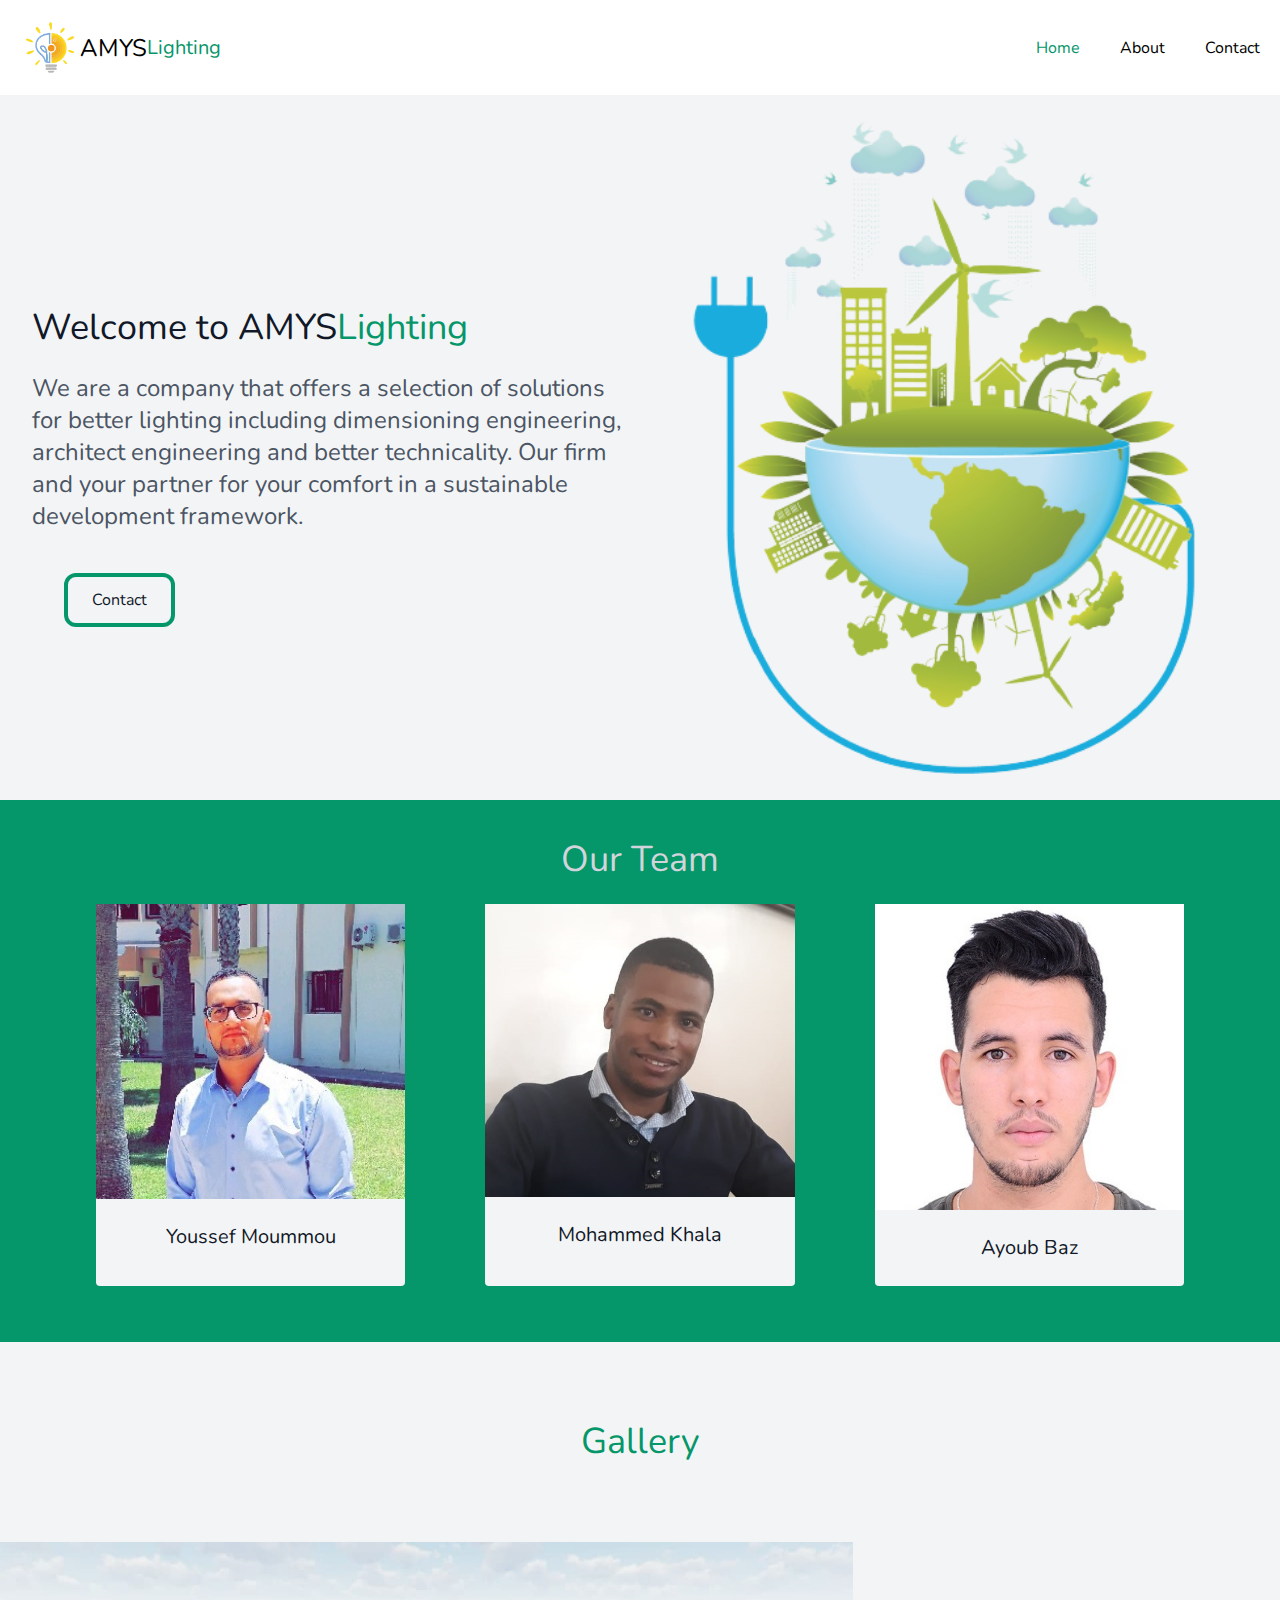
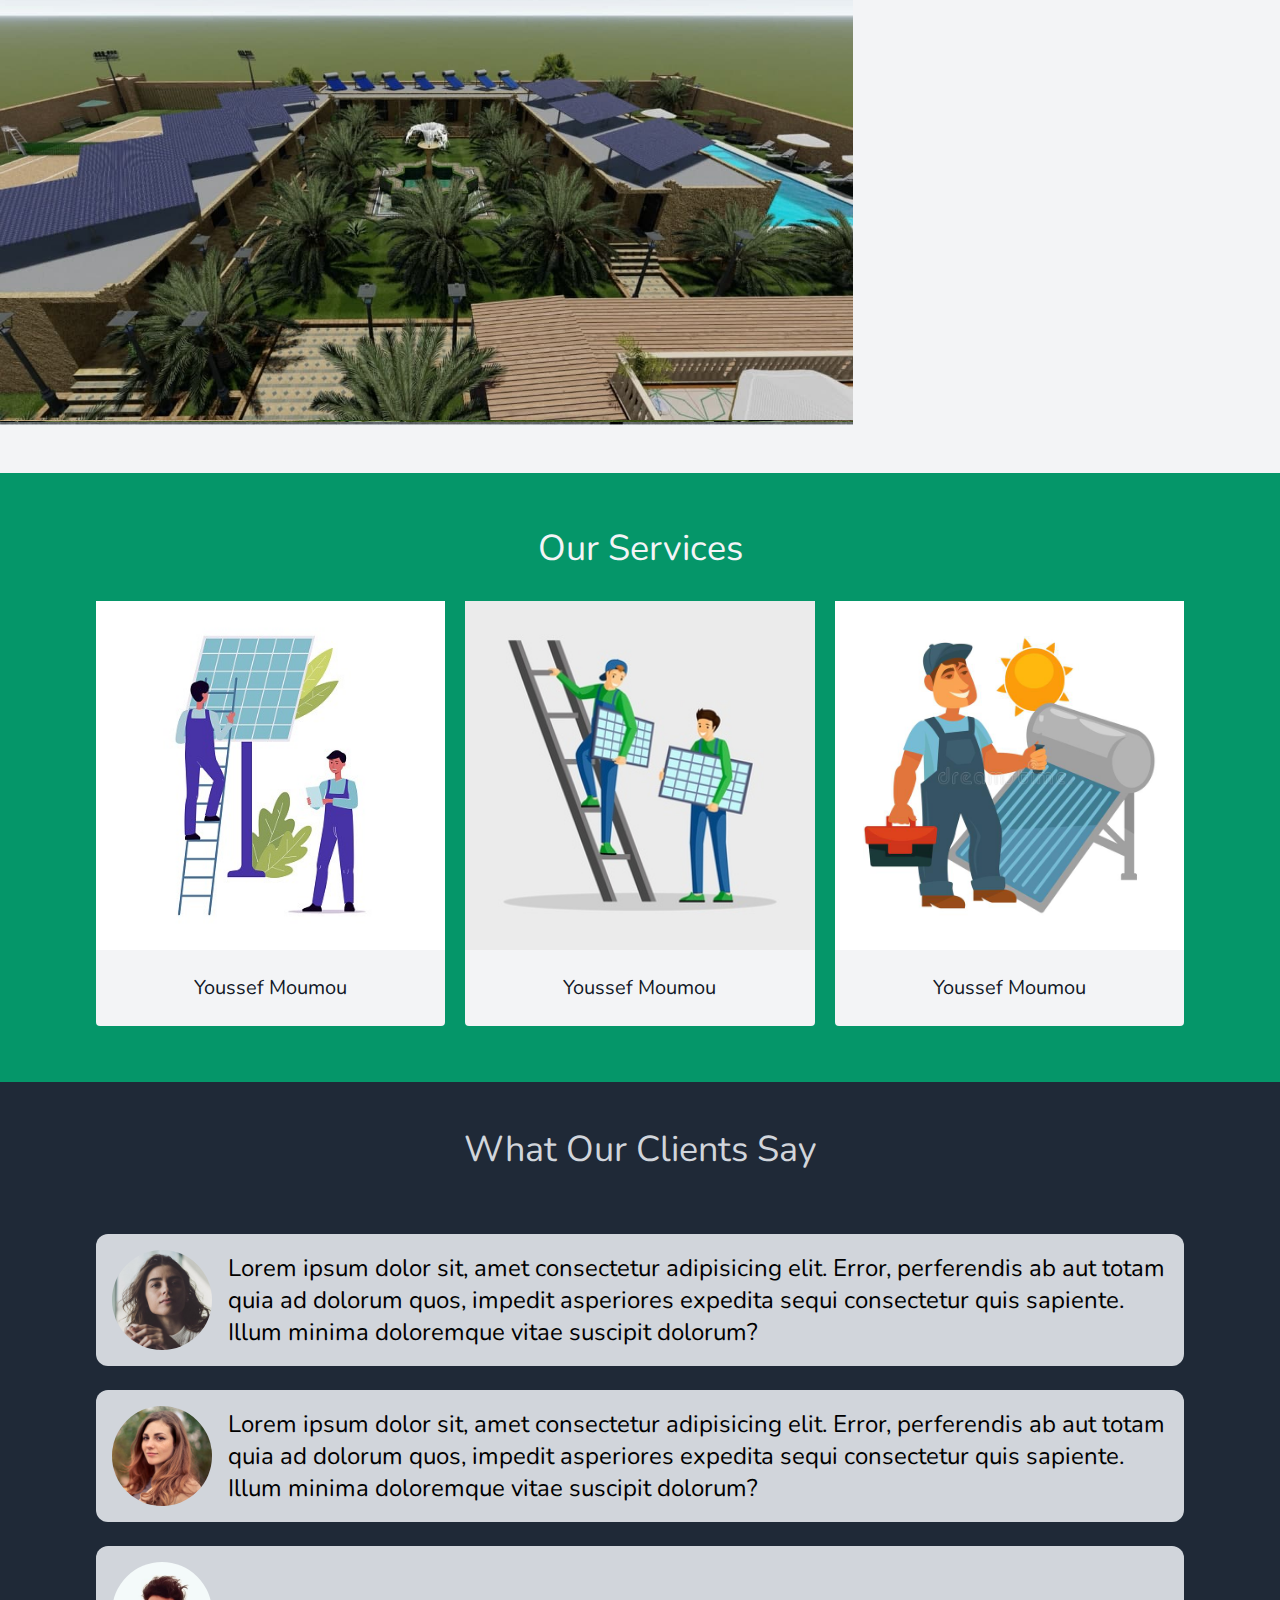
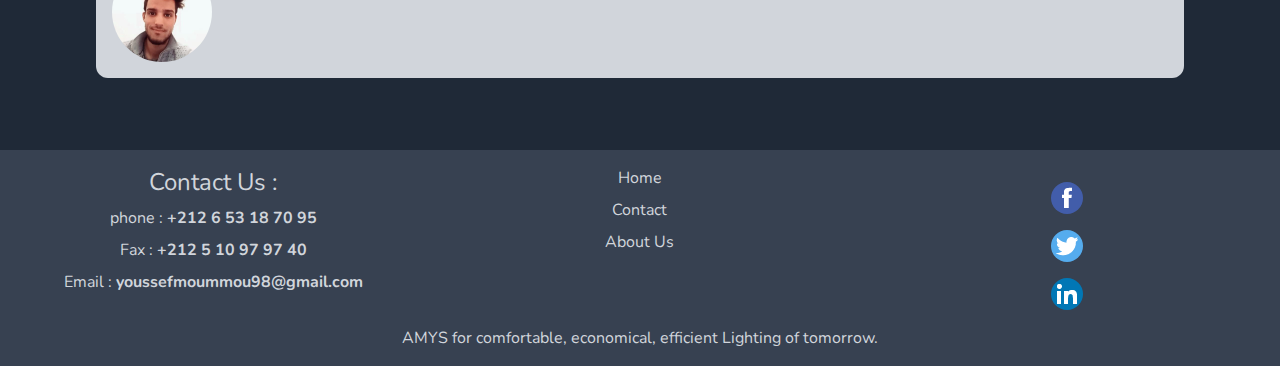
==== commit 5bfe5182: "update navbar" ====
--- a/index.html
+++ b/index.html
@@ -13,6 +13,13 @@
     <link rel="stylesheet" href="style.css" />
     <title>Youssef Light</title>
     <style>
+      .logo {
+        display: flex;
+        align-items: center;
+      }
+      .logo-image {
+        width: 60px;
+      }
       .gallery > div {
         grid-row: 1/3;
         grid-column: 1/3;
@@ -25,6 +32,7 @@
       <div class="container mx-auto md:flex justify-between">
         <div class="flex justify-between items-center px-5 py-5">
           <h1 class="logo text-2xl">
+            <img src="images/1.png" alt="" class="logo-image" />
             AMYS<span class="text-xl text-green-600">Lighting</span>
           </h1>
           <div class="md:hidden cursor-pointer">
@@ -63,12 +71,10 @@
         </div>
 
         <ul
-          class="md:flex text-md inline-block hidden justify-between"
+          class="md:flex text-md inline-block hidden items-center justify-between"
           id="menu"
         >
-          <li
-            class="inline-block text-green-600 md:border-b-4 md:border-green-600 px-5 py-5"
-          >
+          <li class="inline-block text-green-600 px-5 py-5">
             <a href="/">Home</a>
           </li>
           <li
--- a/style.css
+++ b/style.css
@@ -1,6 +1,14 @@
 body {
   /* font-family: 'Arial', sans-serif; */
   font-family: 'Nunito', sans-serif;
+}
+
+.logo {
+  display: flex;
+  align-items: center;
+}
+.logo-image {
+  width: 60px;
 }
 
 #contact-form .form-group {
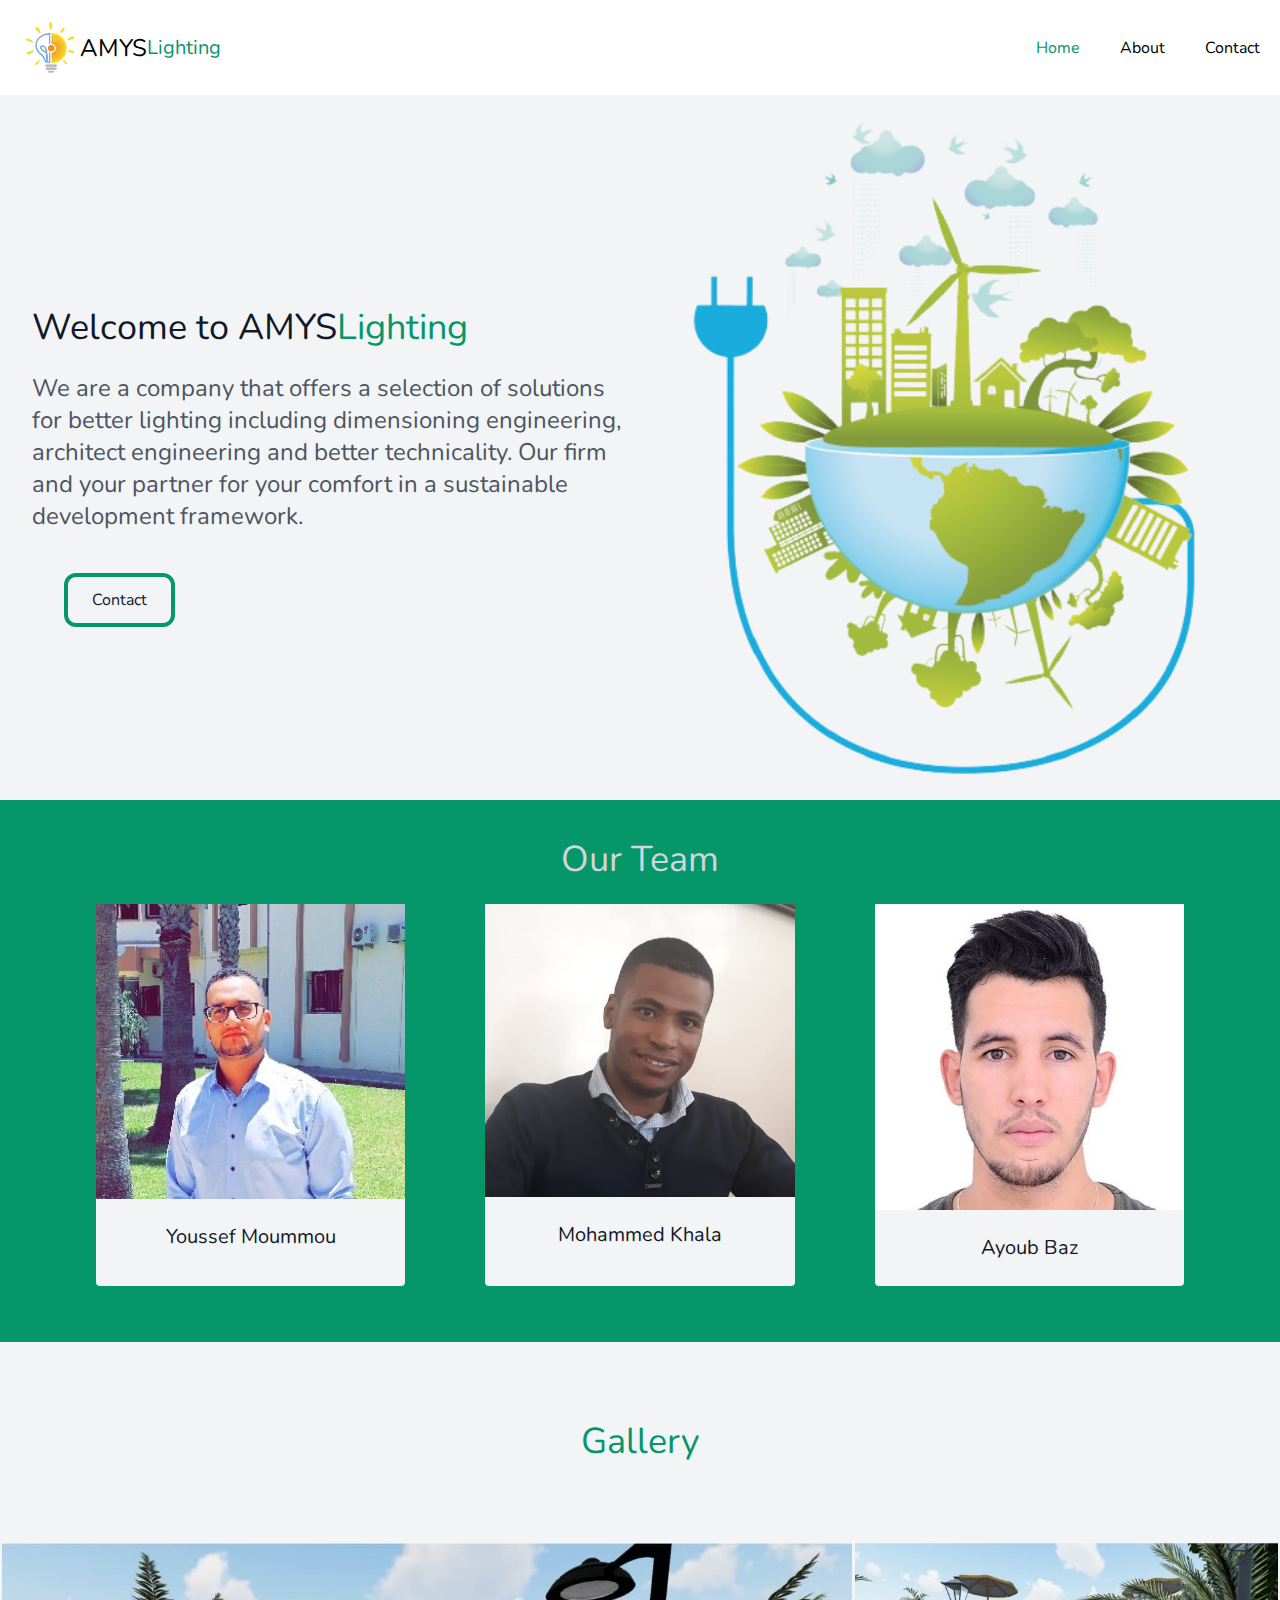
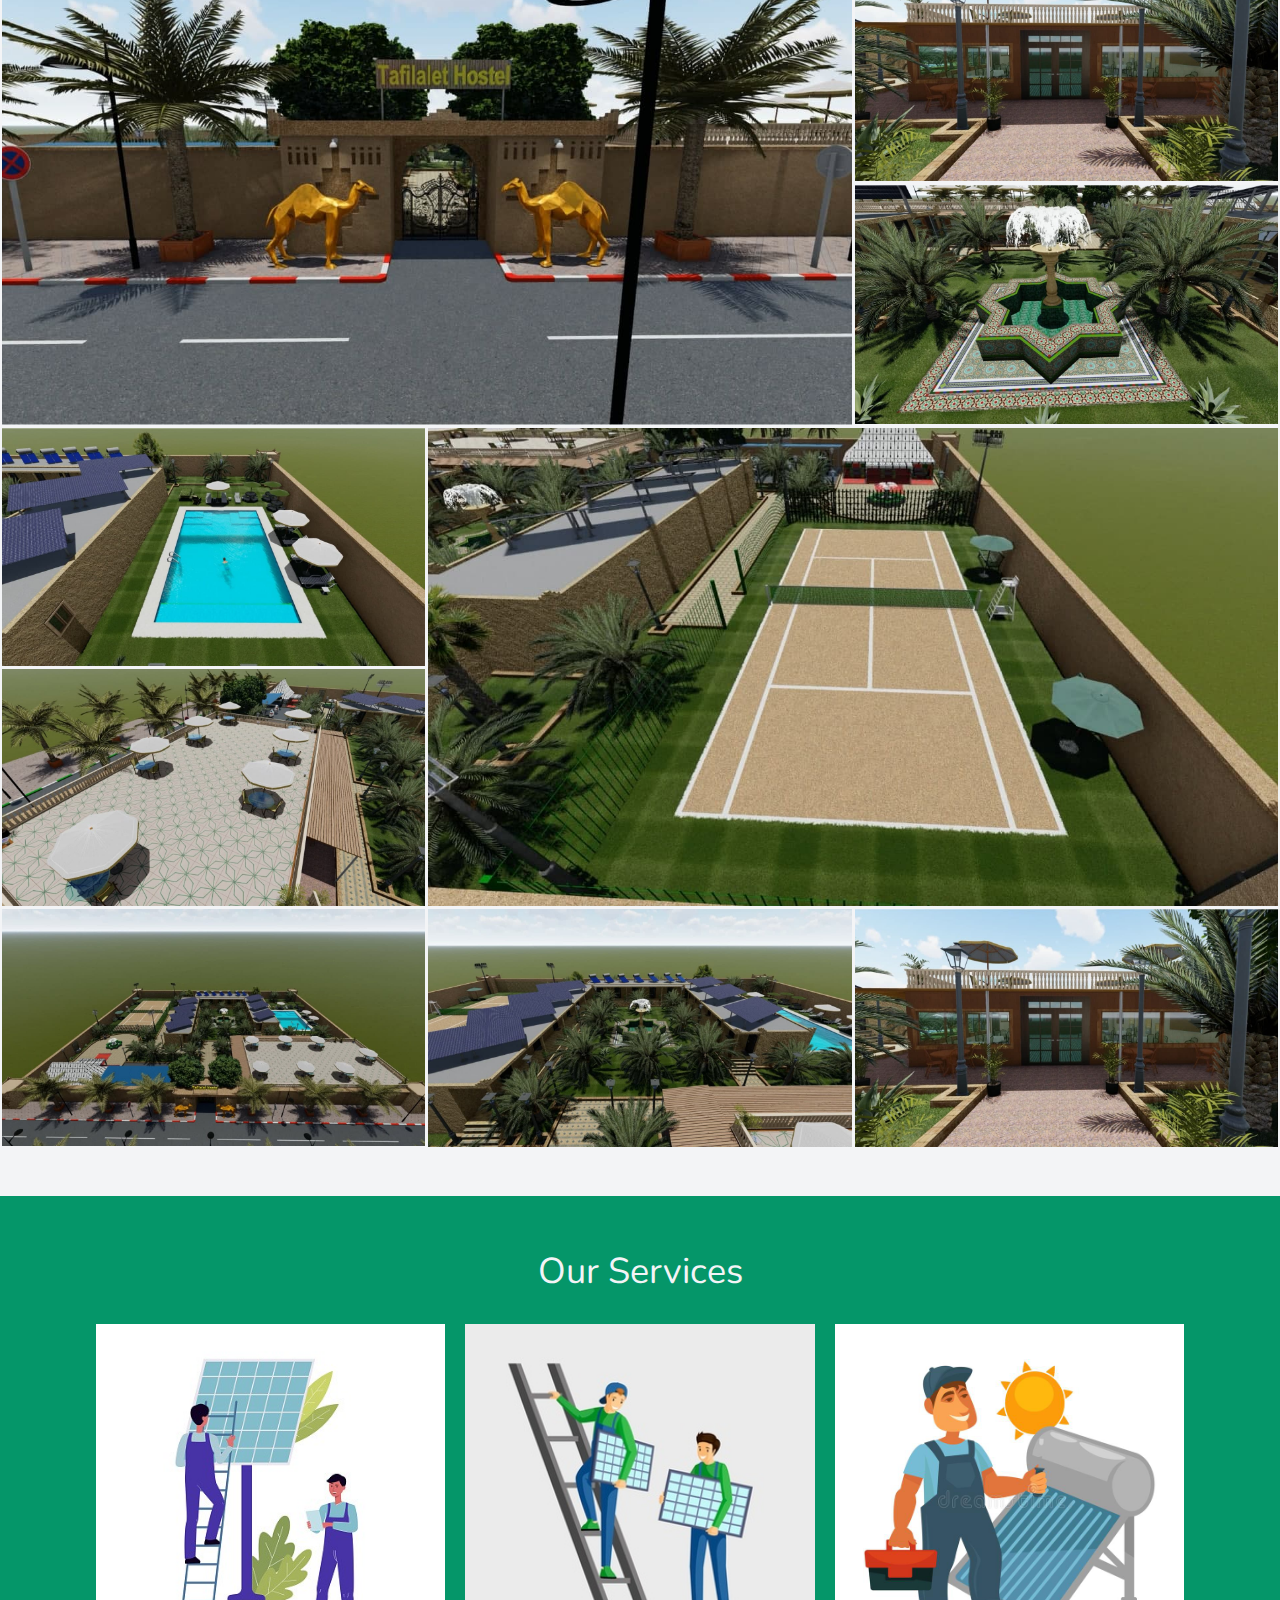
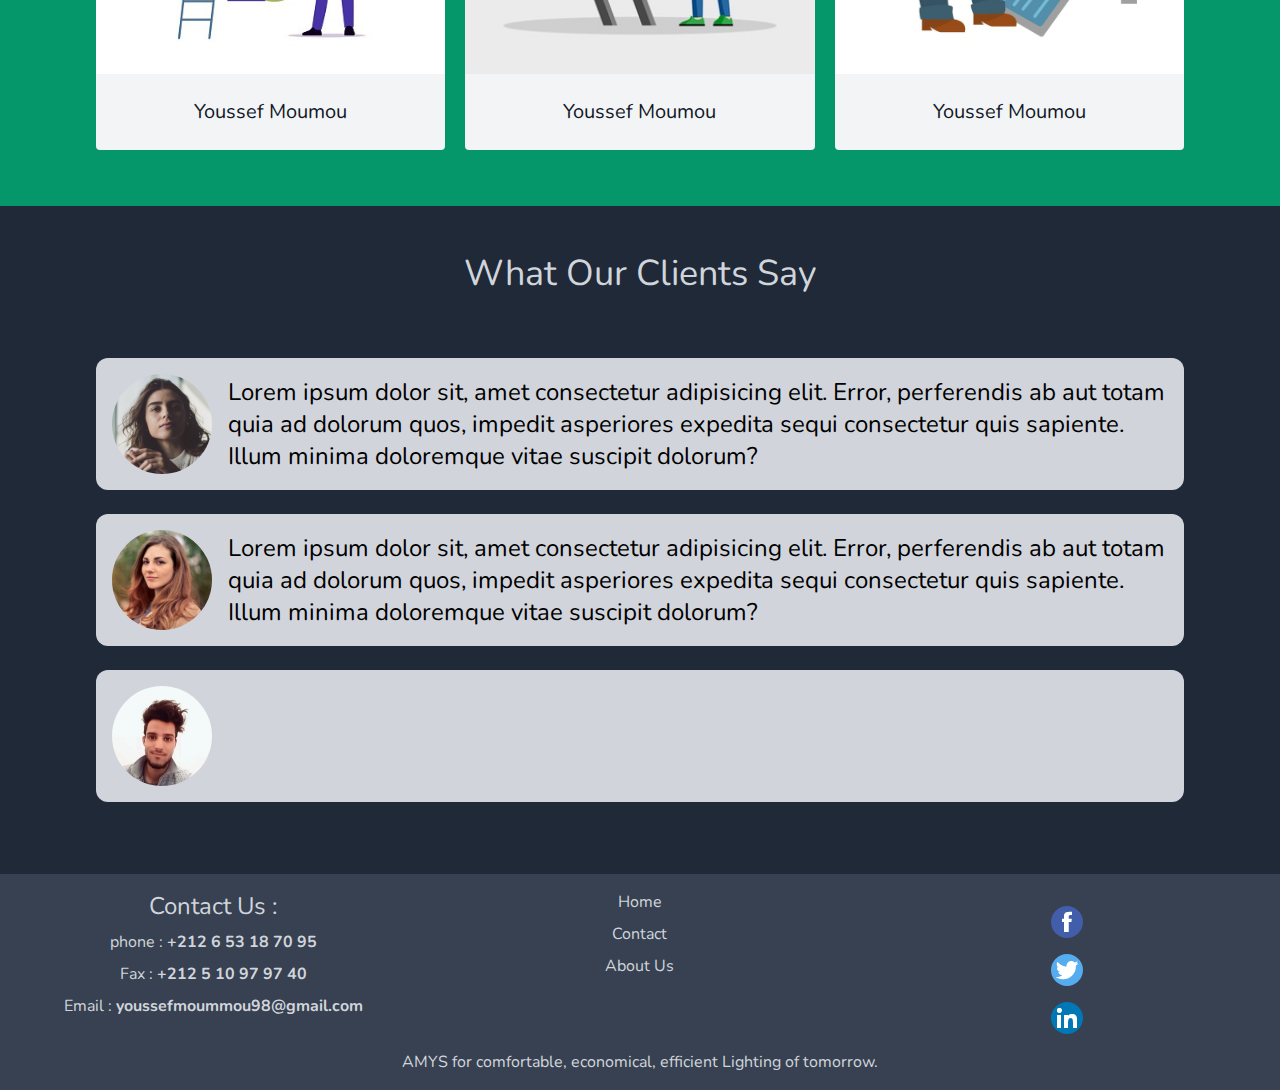
==== commit d67f6006: "add grid to gallery and make it responsive" ====
--- a/index.html
+++ b/index.html
@@ -171,26 +171,29 @@
             srcset=""
           />
         </div>
-        <div style="">
+        <div style="grid-column: 3/4; grid-row: 1/2">
           <img src="images/gal2.jpg" alt="" width="100%" srcset="" />
         </div>
-        <div style="">
+        <div style="grid-column: 3/4; grid-row: 2/3">
           <img src="images/gal3.jpg" alt="" />
         </div>
-        <div style="">
+        <div style="grid-column: 1/2; grid-row: 3/4">
           <img src="images/gal4.jpg" alt="" />
         </div>
-        <div style="">
+        <div style="grid-column: 1/2; grid-row: 4/5">
           <img src="images/gal5.jpg" alt="" />
         </div>
-        <div style="">
+        <div style="grid-column: 2/4; grid-row: 3/5">
           <img src="images/gal6.jpg" alt="" />
         </div>
-        <div style="">
+        <div style="grid-column: 1/2; grid-row: 5/6">
           <img src="images/gal7.jpg" alt="" />
         </div>
-        <div style="">
+        <div style="grid-column: 2/3; grid-row: 5/6">
           <img src="images/gal8.jpg" alt="" />
+        </div>
+        <div style="grid-column: 3/4; grid-row: 5/6">
+          <img src="images/gal2.jpg" alt="" />
         </div>
       </div>
     </section>
--- a/style.css
+++ b/style.css
@@ -42,4 +42,15 @@
   .info {
     margin-bottom: 50px;
   }
+  .gallery {
+    display: flex;
+    flex-direction: column;
+  }
+  .gallery div img {
+    padding: 0.1rem;
+  }
 }
+
+.gallery div img {
+  padding: 0.1rem;
+}
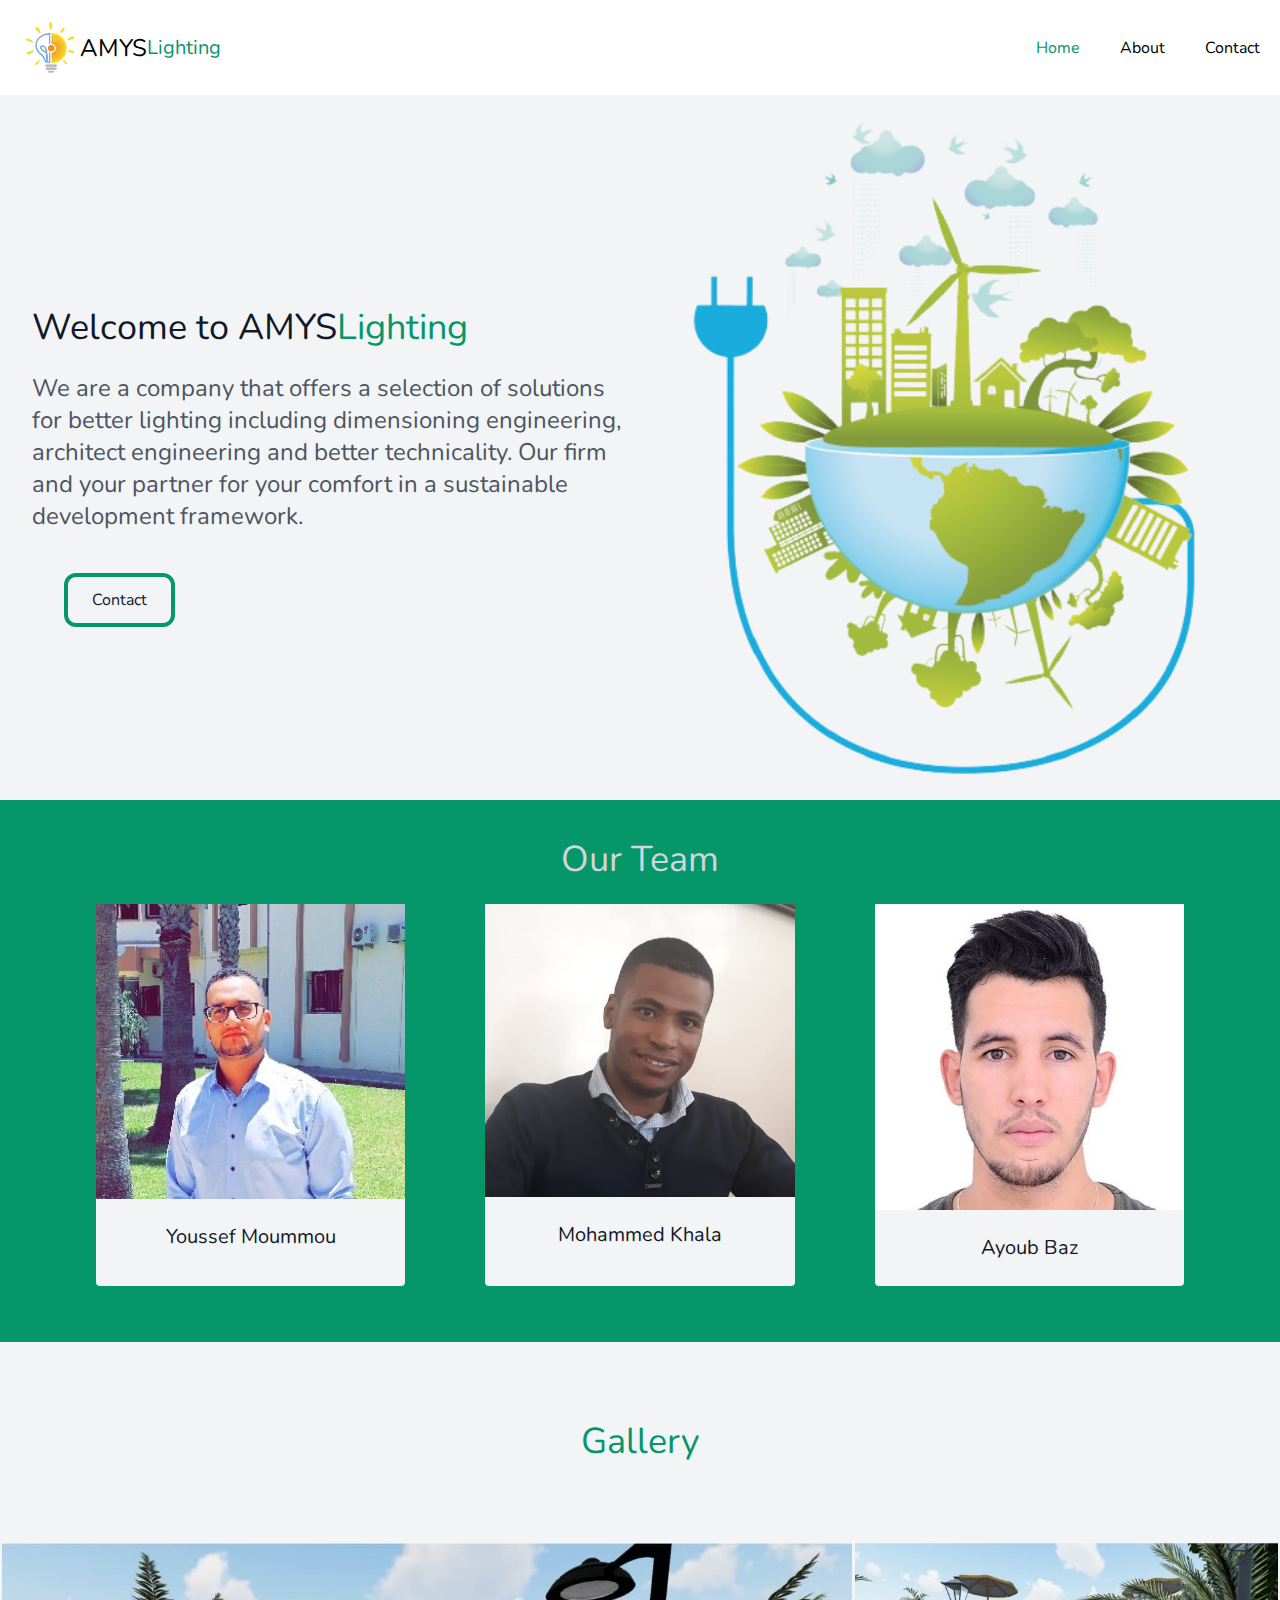
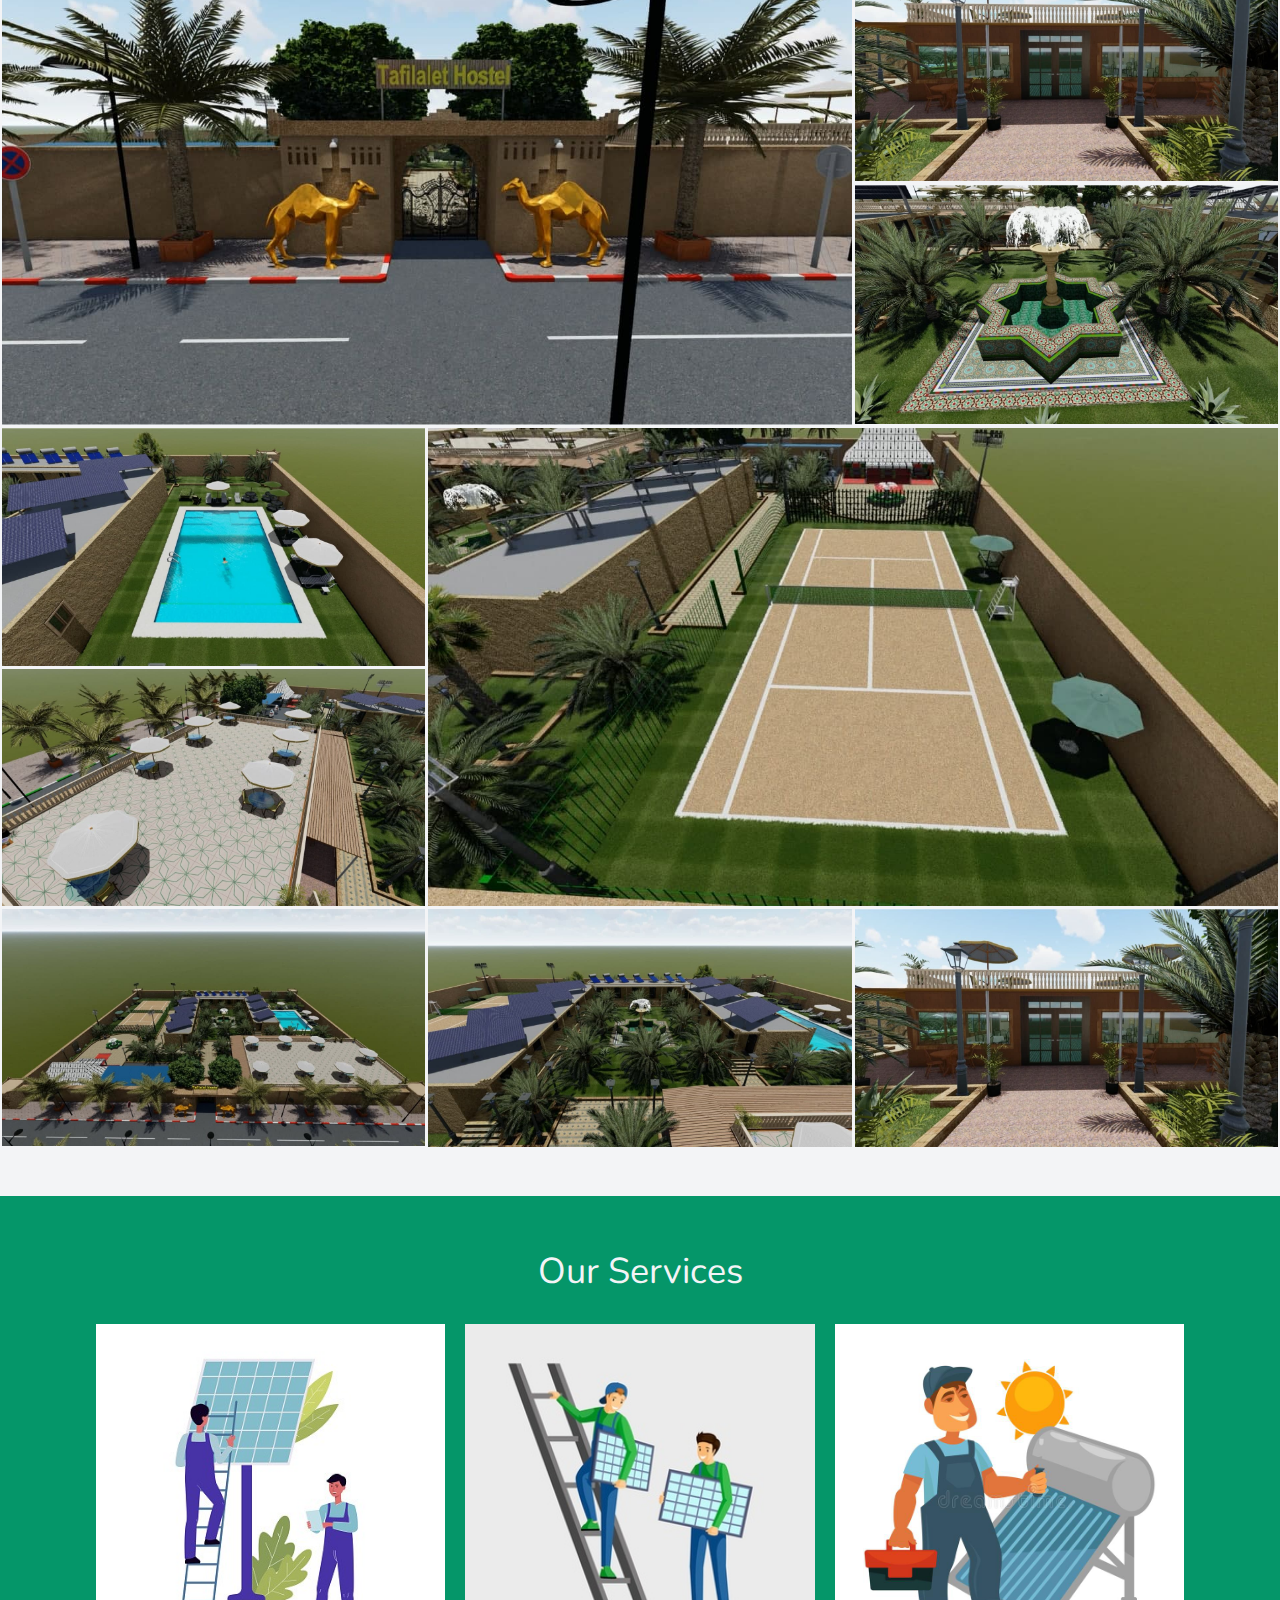
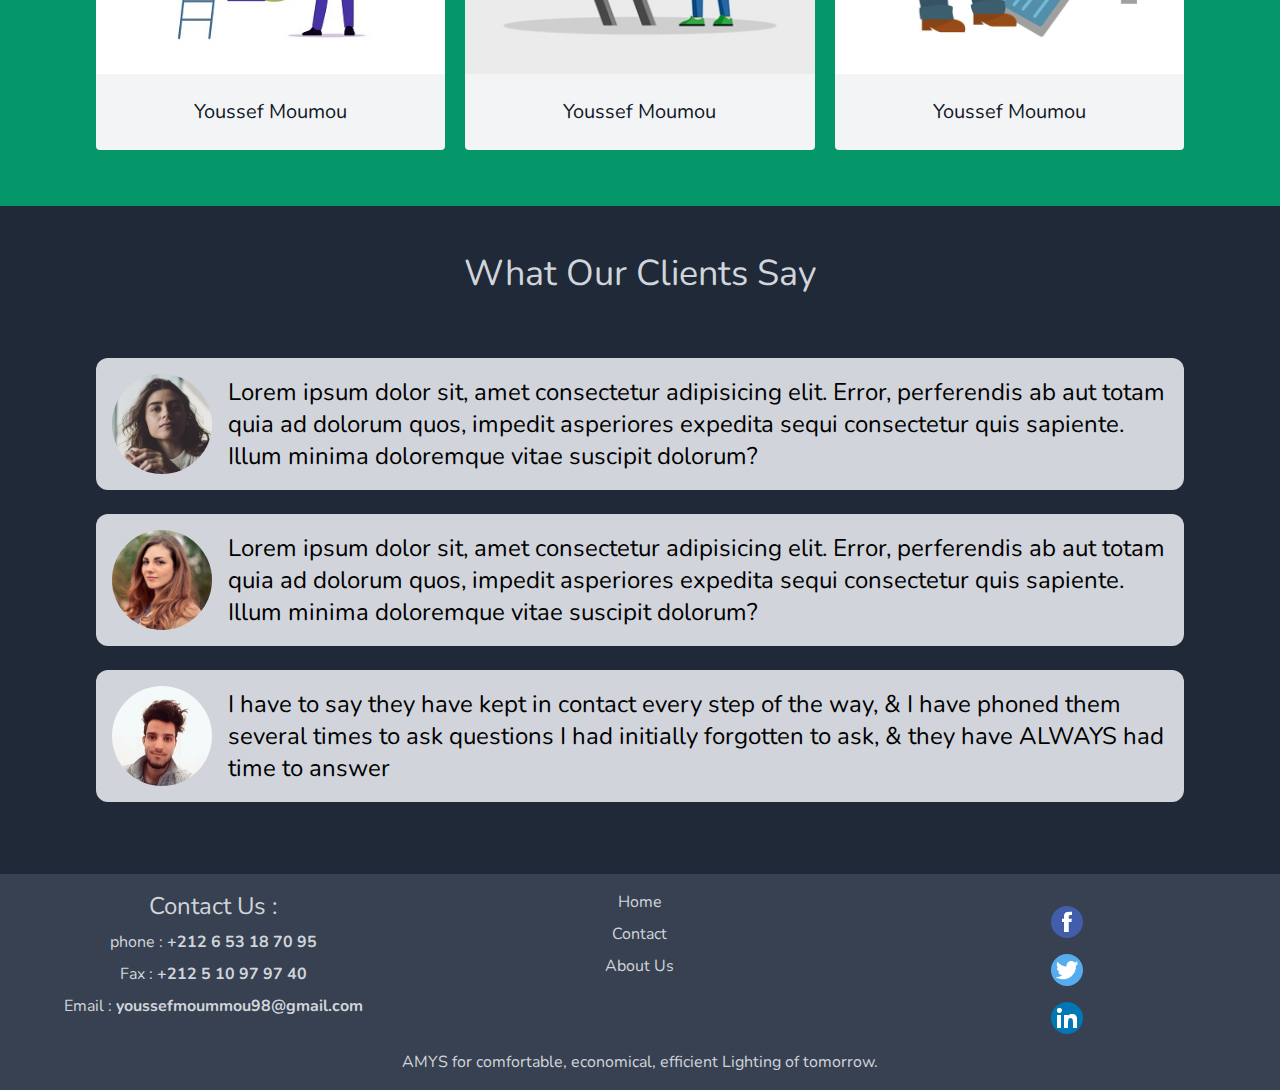
==== commit 81de743e: "update p" ====
--- a/index.html
+++ b/index.html
@@ -263,7 +263,7 @@
           </div>
           <div
             style="align-items: center"
-            class="bg-gray-300 flex justify-between align-center p-4 rounded-xl my-6"
+            class="bg-gray-300 md:column flex justify-between align-center p-4 rounded-xl my-6"
           >
             <img
               src="images/person-1.jpg"
@@ -290,7 +290,11 @@
               height="50px"
               srcset=""
             />
-            <p class="text-2xl flex-4"></p>
+            <p class="text-2xl flex-4">
+              I have to say they have kept in contact every step of the way, & I
+              have phoned them several times to ask questions I had initially
+              forgotten to ask, & they have ALWAYS had time to answer
+            </p>
           </div>
         </div>
       </div>
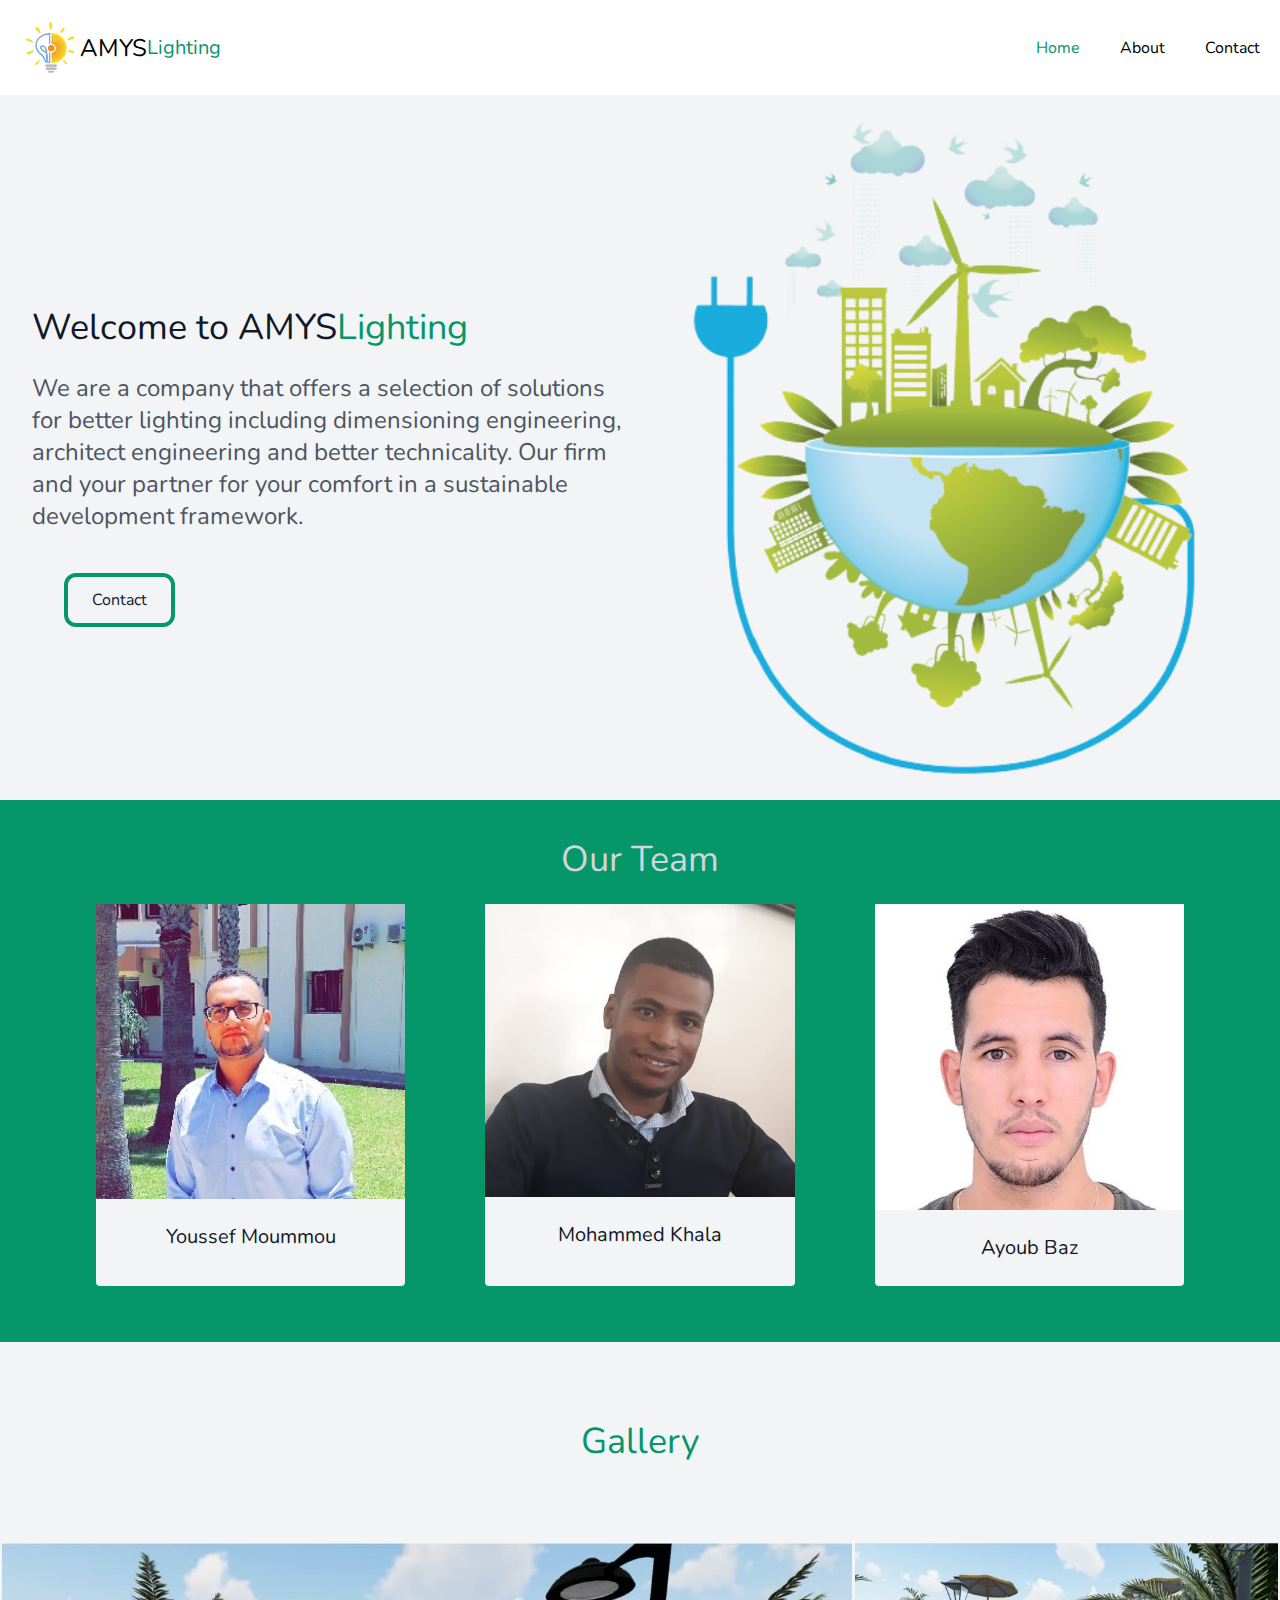
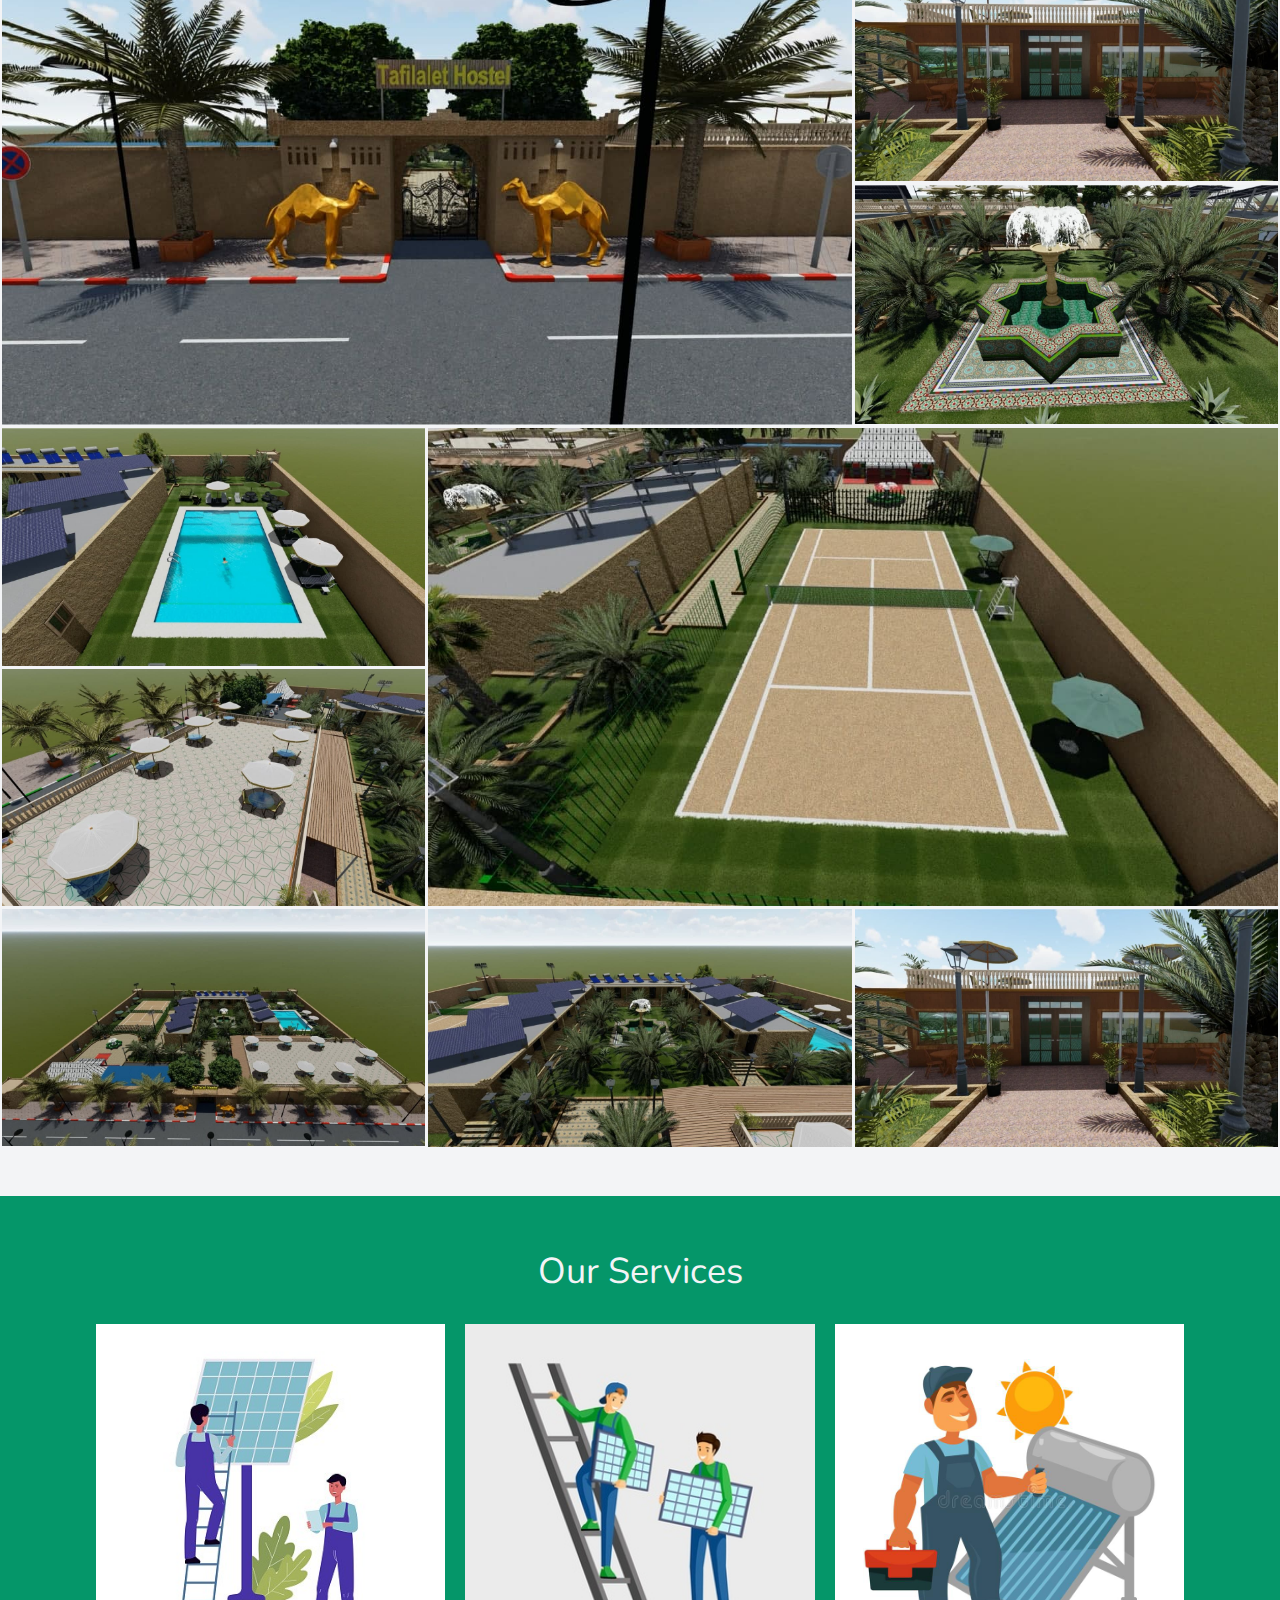
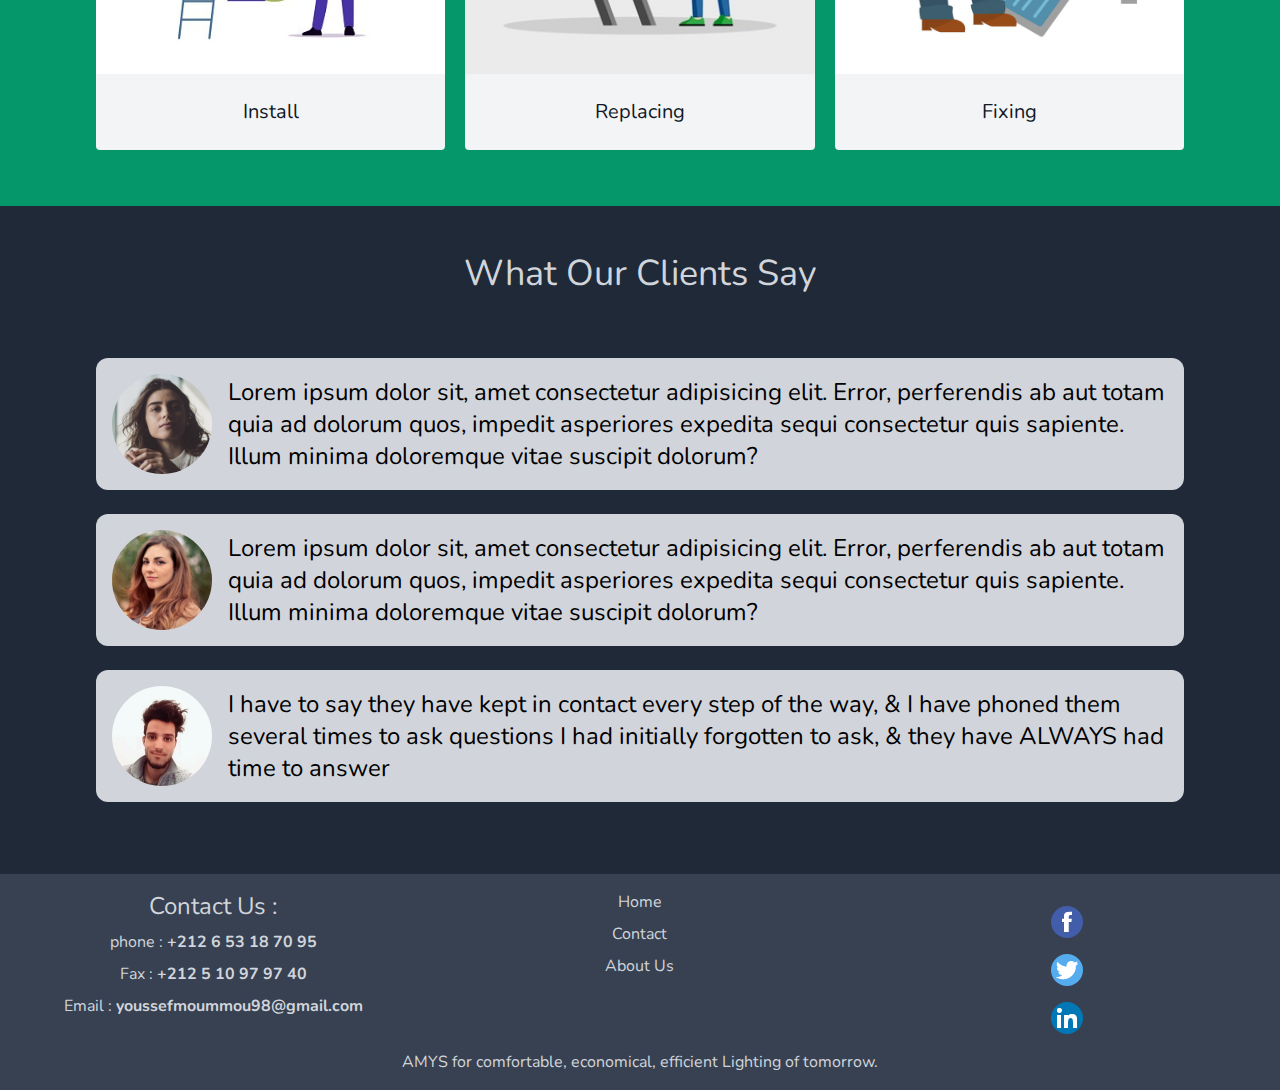
==== commit 114a42f2: "update services" ====
--- a/index.html
+++ b/index.html
@@ -213,7 +213,7 @@
             <img width="100%" src="images/service1.jpeg" alt="youssef moumou" />
           </div>
           <div class="cardInfo text-center py-6">
-            <h1 class="text-gray-900 text-xl">Youssef Moumou</h1>
+            <h1 class="text-gray-900 text-xl">Install</h1>
           </div>
         </div>
         <div class="card rounded bg-gray-100 hover:shadow-2xl">
@@ -221,7 +221,7 @@
             <img width="100%" src="images/service2.jpeg" alt="youssef moumou" />
           </div>
           <div class="cardInfo text-center py-6">
-            <h1 class="text-gray-900 text-xl">Youssef Moumou</h1>
+            <h1 class="text-gray-900 text-xl">Replacing</h1>
           </div>
         </div>
         <div class="card rounded bg-gray-100 hover:shadow-2xl">
@@ -229,7 +229,7 @@
             <img width="100%" src="images/service3.jpeg" alt="youssef moumou" />
           </div>
           <div class="cardInfo text-center py-6">
-            <h1 class="text-gray-900 text-xl">Youssef Moumou</h1>
+            <h1 class="text-gray-900 text-xl">Fixing</h1>
           </div>
         </div>
       </div>
